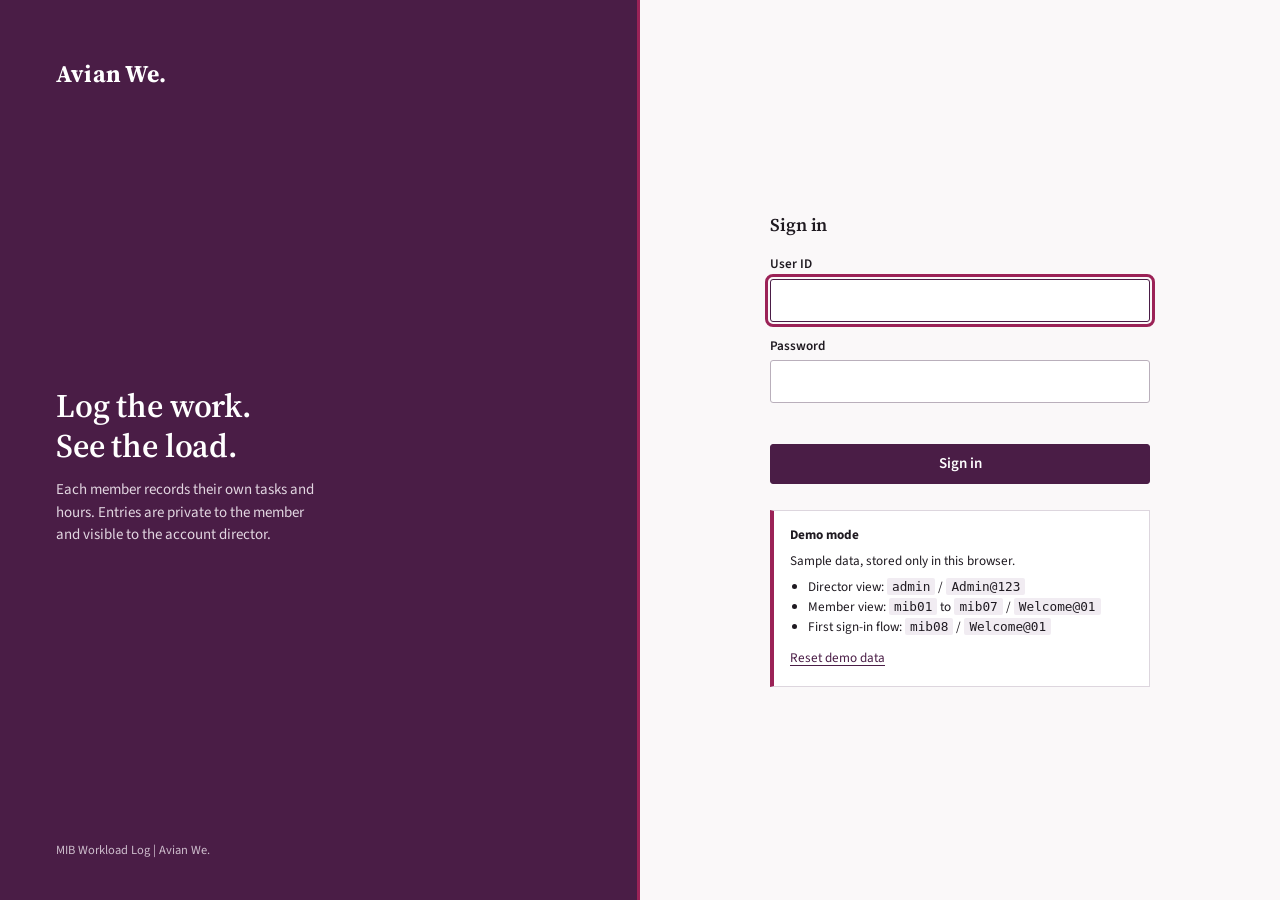
==== frontend/index.html @ bbb0a4a1 "Import MIB Workload Log and add CI and Pages workflows Import frontend, Apps Script backend and test" ====
<!DOCTYPE html>
<html lang="en">
<head>
<meta charset="utf-8">
<meta name="viewport" content="width=device-width, initial-scale=1">
<meta name="robots" content="noindex, nofollow">
<title>MIB Workload Log | Avian We.</title>
<link rel="preconnect" href="https://fonts.googleapis.com">
<link rel="preconnect" href="https://fonts.gstatic.com" crossorigin>
<link href="https://fonts.googleapis.com/css2?family=Source+Sans+3:wght@400;500;600;700&family=Source+Serif+4:opsz,wght@8..60,500;8..60,600;8..60,700&display=swap" rel="stylesheet">
<link rel="stylesheet" href="styles.css">
</head>
<body>
<div id="app"></div>
<div id="toast" role="status" aria-live="polite"></div>
<script src="config.js"></script>
<script src="app.js"></script>
</body>
</html>
---- frontend/styles.css ----
/* Brand tones are taken from the descriptions on avianwe.com (deep plum wordmark, maroon and
   dark pink "we." circle). Exact hex values were not published in a machine-readable form, so
   the values below are approximations. Replace them here once the official guideline is available. */
:root {
  --plum: #4a1d46;
  --plum-deep: #35122f;
  --plum-tint: #f1ecf2;
  --accent: #9b2257;
  --accent-deep: #7a1a45;
  --paper: #faf8f9;
  --surface: #ffffff;
  --ink: #1f1a21;
  --muted: #6b6270;
  --line: #ddd6de;
  --ok: #2f7d5b;
  --ok-tint: #e5f2ec;
  --warn: #9a6412;
  --warn-tint: #fbf0dc;
  --bad: #b3261e;
  --bad-tint: #fbe7e5;
  --serif: "Source Serif 4", Georgia, "Times New Roman", serif;
  --sans: "Source Sans 3", "Segoe UI", Roboto, Arial, sans-serif;
}

*, *::before, *::after { box-sizing: border-box; }
[hidden] { display: none !important; }
html { font-size: 15px; }
body {
  margin: 0; background: var(--paper); color: var(--ink);
  font-family: var(--sans); line-height: 1.5; -webkit-font-smoothing: antialiased;
}
h1, h2, h3 { font-family: var(--serif); font-weight: 600; margin: 0; letter-spacing: -0.005em; }
h1 { font-size: 1.6rem; line-height: 1.2; }
h2 { font-size: 1.2rem; line-height: 1.3; }
h3 { font-size: 1rem; font-family: var(--sans); font-weight: 600; }
p { margin: 0; }
button, input, select, textarea { font: inherit; color: inherit; }
:focus-visible { outline: 3px solid var(--accent); outline-offset: 2px; }
.sr-only { position: absolute; width: 1px; height: 1px; overflow: hidden; clip: rect(0 0 0 0); white-space: nowrap; }
.muted { color: var(--muted); }
.num { font-variant-numeric: tabular-nums; text-align: right; }

/* ---------- Header ---------- */
.topbar { background: var(--plum); color: #fff; border-bottom: 3px solid var(--accent); }
.topbar-inner {
  max-width: 1240px; margin: 0 auto; padding: 0 24px; min-height: 60px;
  display: flex; align-items: center; justify-content: space-between; gap: 16px;
}
.brand { display: flex; align-items: center; gap: 14px; min-width: 0; }
.brand img { height: 30px; width: auto; display: block; }
.wordmark { font-family: var(--serif); font-weight: 700; font-size: 1.25rem; letter-spacing: 0.01em; white-space: nowrap; }
.brand-sep { width: 1px; height: 26px; background: rgba(255,255,255,.35); }
.brand-title { font-size: 0.95rem; color: #e9dfe8; white-space: nowrap; }
.who { display: flex; align-items: center; gap: 18px; font-size: 0.9rem; text-align: right; }
.who strong { display: block; font-weight: 600; }
.who span { color: #d9cbd8; font-size: 0.82rem; }
.linkbtn {
  background: none; border: 0; padding: 4px 0; cursor: pointer; text-decoration: underline;
  text-underline-offset: 3px; color: inherit;
}
.topbar .linkbtn { color: #fff; }

/* ---------- Layout ---------- */
.page { max-width: 1240px; margin: 0 auto; padding: 28px 24px 64px; }
.page-head { display: flex; align-items: flex-end; justify-content: space-between; gap: 16px; flex-wrap: wrap; margin-bottom: 20px; }
.page-head p { color: var(--muted); margin-top: 4px; }
.grid-member { display: grid; grid-template-columns: 380px minmax(0, 1fr); gap: 28px; align-items: start; }
.panel { background: var(--surface); border: 1px solid var(--line); border-radius: 4px; }
.panel-head { padding: 14px 18px; border-bottom: 1px solid var(--line); display: flex; justify-content: space-between; align-items: center; gap: 12px; }
.panel-body { padding: 18px; }

/* ---------- Tabs ---------- */
.tabs { display: flex; gap: 4px; border-bottom: 1px solid var(--line); margin-bottom: 22px; }
.tab {
  background: none; border: 0; border-bottom: 3px solid transparent; padding: 10px 16px; cursor: pointer;
  font-weight: 600; color: var(--muted); margin-bottom: -1px;
}
.tab:hover { color: var(--plum); }
.tab[aria-selected="true"] { color: var(--plum); border-bottom-color: var(--accent); }

/* ---------- Forms ---------- */
.field { margin-bottom: 14px; }
label { display: block; font-weight: 600; font-size: 0.88rem; margin-bottom: 5px; }
input[type=text], input[type=password], input[type=date], input[type=number], select, textarea {
  width: 100%; border: 1px solid #b9afbb; border-radius: 3px; background: #fff; padding: 9px 10px; min-height: 40px;
}
textarea { resize: vertical; min-height: 72px; }
input:focus, select:focus, textarea:focus { border-color: var(--plum); }
.row2 { display: grid; grid-template-columns: 1fr 1fr; gap: 12px; }
.hint { font-size: 0.82rem; color: var(--muted); margin-top: 4px; }
.err { color: var(--bad); font-size: 0.9rem; min-height: 1.3em; margin: 4px 0 10px; }
.btn {
  display: inline-flex; align-items: center; justify-content: center; gap: 8px; min-height: 40px; padding: 0 18px;
  border-radius: 3px; border: 1px solid var(--plum); background: var(--plum); color: #fff; font-weight: 600; cursor: pointer;
}
.btn:hover { background: var(--plum-deep); }
.btn[disabled] { opacity: .6; cursor: wait; }
.btn.secondary { background: #fff; color: var(--plum); }
.btn.secondary:hover { background: var(--plum-tint); }
.btn.small { min-height: 32px; padding: 0 12px; font-size: 0.88rem; }
.btn.danger { background: #fff; color: var(--bad); border-color: var(--bad); }
.btn.danger:hover { background: var(--bad-tint); }
.form-actions { display: flex; gap: 10px; align-items: center; }

/* ---------- Login ---------- */
.login { min-height: 100vh; display: grid; grid-template-columns: minmax(0, 1fr) minmax(0, 1fr); }
.login-aside {
  background: var(--plum); color: #fff; padding: 56px 56px 40px; display: flex; flex-direction: column; justify-content: space-between;
  border-right: 3px solid var(--accent);
}
.login-aside .wordmark { font-size: 1.6rem; }
.login-aside img { height: 40px; }
.login-aside h1 { font-size: 2.2rem; max-width: 14ch; margin-bottom: 14px; }
.login-aside p { color: #e2d6e1; max-width: 38ch; }
.login-aside small { color: #cdbdcc; }
.login-main { display: flex; align-items: center; justify-content: center; padding: 40px 24px; }
.login-box { width: 100%; max-width: 380px; }
.login-box h2 { margin-bottom: 18px; }
.login-box .btn { width: 100%; }
.demo-note {
  margin-top: 26px; padding: 14px 16px; border: 1px solid var(--line); border-left: 4px solid var(--accent);
  background: var(--surface); font-size: 0.88rem;
}
.demo-note b { display: block; margin-bottom: 6px; }
.demo-note code { font-family: ui-monospace, Menlo, Consolas, monospace; font-size: 0.85rem; background: var(--plum-tint); padding: 1px 5px; border-radius: 2px; }
.demo-note ul { margin: 6px 0 8px; padding-left: 18px; }

/* ---------- Member screen ---------- */
.week-summary { padding: 16px 18px; border-bottom: 1px solid var(--line); }
.week-figures { display: flex; gap: 32px; flex-wrap: wrap; }
.fig b { display: block; font-family: var(--serif); font-size: 1.7rem; line-height: 1.1; font-variant-numeric: tabular-nums; }
.fig span { color: var(--muted); font-size: 0.85rem; }
.meter { height: 8px; background: var(--plum-tint); border-radius: 4px; margin-top: 12px; overflow: hidden; }
.meter > span { display: block; height: 100%; background: var(--plum); }
.meter.over > span { background: var(--accent); }
.day-head {
  display: flex; justify-content: space-between; padding: 8px 18px; background: var(--plum-tint);
  border-bottom: 1px solid var(--line); border-top: 1px solid var(--line); font-weight: 600; font-size: 0.9rem;
}
.entry { display: grid; grid-template-columns: minmax(0, 1fr) auto; gap: 4px 16px; padding: 12px 18px; border-bottom: 1px solid var(--line); }
.entry:last-child { border-bottom: 0; }
.entry-task { font-weight: 600; overflow-wrap: anywhere; }
.entry-meta { color: var(--muted); font-size: 0.86rem; display: flex; flex-wrap: wrap; gap: 4px 14px; align-items: center; }
.entry-hours { font-family: var(--serif); font-size: 1.15rem; font-weight: 600; text-align: right; font-variant-numeric: tabular-nums; }
.entry-actions { grid-column: 1 / -1; display: flex; gap: 14px; font-size: 0.86rem; }
.entry-actions .linkbtn { color: var(--plum); font-weight: 600; }
.entry-actions .linkbtn.del { color: var(--bad); }
.entry-note { grid-column: 1 / -1; font-size: 0.88rem; color: #453d49; overflow-wrap: anywhere; }
.empty { padding: 36px 18px; text-align: center; color: var(--muted); }
.badge { display: inline-block; font-size: 0.78rem; font-weight: 600; padding: 1px 8px; border-radius: 10px; }
.badge.ok { background: var(--ok-tint); color: var(--ok); }
.badge.warn { background: var(--warn-tint); color: var(--warn); }
.badge.bad { background: var(--bad-tint); color: var(--bad); }
.badge.neutral { background: var(--plum-tint); color: var(--plum); }

/* ---------- Admin ---------- */
.rangebar { display: flex; gap: 12px; align-items: flex-end; flex-wrap: wrap; }
.rangebar .field { margin: 0; }
.rangebar select, .rangebar input { width: auto; min-width: 150px; }
.figures { display: grid; grid-template-columns: repeat(4, minmax(0, 1fr)); border: 1px solid var(--line); background: var(--surface); border-radius: 4px; margin-bottom: 24px; }
.figures .fig { padding: 18px 20px; border-right: 1px solid var(--line); }
.figures .fig:last-child { border-right: 0; }
.figures .fig b { font-size: 2rem; }
.figures .fig.alert b { color: var(--accent); }
.two-col { display: grid; grid-template-columns: minmax(0, 1fr) minmax(0, 1fr); gap: 24px; margin-top: 24px; }
.table-wrap { overflow-x: auto; }
table { width: 100%; border-collapse: collapse; font-size: 0.92rem; }
th, td { text-align: left; padding: 10px 14px; border-bottom: 1px solid var(--line); vertical-align: middle; }
th { font-size: 0.82rem; font-weight: 600; color: var(--muted); background: #fcfafc; white-space: nowrap; }
td.num, th.num { text-align: right; }
tbody tr:last-child td { border-bottom: 0; }
tbody tr:hover { background: #fcfafc; }
.namecell strong { display: block; font-weight: 600; }
.namecell span { display: block; color: var(--muted); font-size: 0.82rem; }
.namecell button { display: block; background: none; border: 0; padding: 0; cursor: pointer; text-align: left; color: var(--plum); font-weight: 600; text-decoration: underline; text-underline-offset: 3px; }
.bar { position: relative; height: 10px; background: var(--plum-tint); border-radius: 5px; min-width: 140px; }
.bar > span { position: absolute; left: 0; top: 0; bottom: 0; background: var(--plum); border-radius: 5px; }
.bar.over > span { background: var(--accent); }
.bar > i { position: absolute; top: -4px; bottom: -4px; width: 2px; background: var(--ink); }
.cat-row { display: grid; grid-template-columns: 170px minmax(0, 1fr) 56px; gap: 12px; align-items: center; padding: 8px 18px; font-size: 0.9rem; }
.cat-row .bar { min-width: 0; }
.days { display: flex; justify-content: center; align-items: flex-end; gap: 4px; height: 190px; padding: 14px 18px 0; position: relative; }
.day-col { flex: 1 1 0; min-width: 6px; max-width: 44px; display: flex; flex-direction: column; justify-content: flex-end; align-items: center; height: 100%; }
.day-col > div { width: 100%; background: var(--plum); border-radius: 2px 2px 0 0; min-height: 1px; }
.day-col.over > div { background: var(--accent); }
.day-labels { display: flex; justify-content: center; gap: 4px; padding: 6px 18px 14px; font-size: 0.72rem; color: var(--muted); }
.day-labels span { flex: 1 1 0; min-width: 6px; max-width: 44px; text-align: center; overflow: visible; white-space: nowrap; }
.capline { position: absolute; left: 18px; right: 18px; border-top: 2px dashed var(--ink); opacity: .55; }
.caplabel { position: absolute; right: 18px; font-size: 0.72rem; color: var(--muted); transform: translateY(-120%); background: var(--surface); padding: 0 4px; }
.filters { display: flex; gap: 12px; flex-wrap: wrap; align-items: flex-end; padding: 14px 18px; border-bottom: 1px solid var(--line); }
.filters .field { margin: 0; }
.filters select, .filters input { width: auto; min-width: 160px; }
.cred-box { border: 1px solid var(--accent); border-left-width: 5px; background: #fdf4f8; padding: 16px 18px; margin-bottom: 20px; }
.cred-box code { font-family: ui-monospace, Menlo, Consolas, monospace; font-size: 1.05rem; background: #fff; border: 1px solid var(--line); padding: 2px 8px; border-radius: 2px; }
.cred-box p { margin-bottom: 8px; }

/* ---------- Toast ---------- */
#toast {
  position: fixed; left: 50%; bottom: 24px; transform: translateX(-50%) translateY(20px); background: var(--plum-deep); color: #fff;
  padding: 10px 18px; border-radius: 3px; font-weight: 600; opacity: 0; pointer-events: none; transition: opacity .2s, transform .2s; z-index: 20;
}
#toast.show { opacity: 1; transform: translateX(-50%) translateY(0); }

/* ---------- Responsive ---------- */
@media (max-width: 960px) {
  .grid-member, .two-col, .login { grid-template-columns: 1fr; }
  .login-aside { padding: 32px 24px; border-right: 0; border-bottom: 3px solid var(--accent); gap: 28px; }
  .login-aside h1 { font-size: 1.7rem; }
  .figures { grid-template-columns: 1fr 1fr; }
  .figures .fig:nth-child(2) { border-right: 0; }
  .figures .fig:nth-child(-n+2) { border-bottom: 1px solid var(--line); }
}
@media (max-width: 600px) {
  .topbar-inner, .page { padding-left: 14px; padding-right: 14px; }
  .brand-title, .brand-sep { display: none; }
  .who span { display: none; }
  .row2 { grid-template-columns: 1fr; }
  .cat-row { grid-template-columns: 1fr 56px; }
  .cat-row .bar { grid-column: 1 / -1; grid-row: 2; }
  .tab { padding: 10px 10px; }
}
@media (prefers-reduced-motion: reduce) { #toast { transition: none; } }
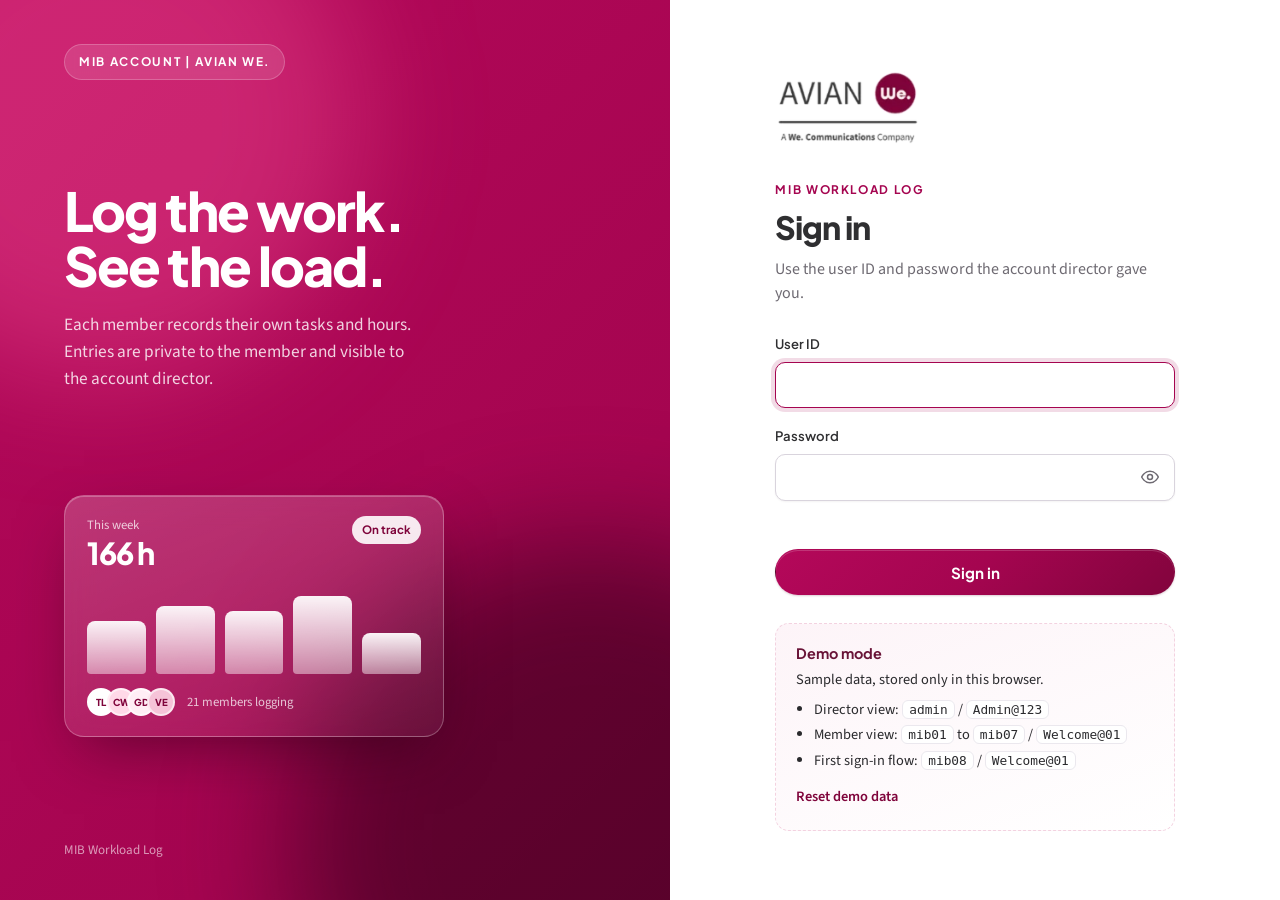
==== commit 43667953: "Redesign frontend in Avian We. brand with logo, new type and motion Recolour to the avianwe.com pale" ====
--- a/frontend/index.html
+++ b/frontend/index.html
@@ -4,10 +4,12 @@
 <meta charset="utf-8">
 <meta name="viewport" content="width=device-width, initial-scale=1">
 <meta name="robots" content="noindex, nofollow">
+<meta name="theme-color" content="#a50550">
+<link rel="icon" type="image/png" href="assets/favicon.png">
 <title>MIB Workload Log | Avian We.</title>
 <link rel="preconnect" href="https://fonts.googleapis.com">
 <link rel="preconnect" href="https://fonts.gstatic.com" crossorigin>
-<link href="https://fonts.googleapis.com/css2?family=Source+Sans+3:wght@400;500;600;700&family=Source+Serif+4:opsz,wght@8..60,500;8..60,600;8..60,700&display=swap" rel="stylesheet">
+<link href="https://fonts.googleapis.com/css2?family=Plus+Jakarta+Sans:wght@400;500;600;700;800&family=Source+Sans+3:wght@300;400;500;600;700&display=swap" rel="stylesheet">
 <link rel="stylesheet" href="styles.css">
 </head>
 <body>
@@ -15,5 +17,6 @@
 <div id="toast" role="status" aria-live="polite"></div>
 <script src="config.js"></script>
 <script src="app.js"></script>
+<script src="motion.js"></script>
 </body>
 </html>
--- a/frontend/styles.css
+++ b/frontend/styles.css
@@ -1,222 +1,498 @@
-/* Brand tones are taken from the descriptions on avianwe.com (deep plum wordmark, maroon and
-   dark pink "we." circle). Exact hex values were not published in a machine-readable form, so
-   the values below are approximations. Replace them here once the official guideline is available. */
+/* Brand tones sampled from the avianwe.com header: crimson buttons (#a50550), maroon "We." circle
+   (#7f043b), maroon navigation text (#691337) and charcoal wordmark (#363636).
+   Replace them here once the official brand guideline is available. */
 :root {
-  --plum: #4a1d46;
-  --plum-deep: #35122f;
-  --plum-tint: #f1ecf2;
-  --accent: #9b2257;
-  --accent-deep: #7a1a45;
-  --paper: #faf8f9;
+  --crimson: #a50550;
+  --crimson-deep: #8a0443;
+  --maroon: #7f043b;
+  --maroon-ink: #691337;
+  --wine: #4f0225;
+  --rose-50: #fdf4f8;
+  --rose-100: #fbeaf1;
+  --rose-200: #f3d2e0;
+  --charcoal: #2f2f31;
+  --paper: #f6f5f7;
   --surface: #ffffff;
-  --ink: #1f1a21;
-  --muted: #6b6270;
-  --line: #ddd6de;
-  --ok: #2f7d5b;
-  --ok-tint: #e5f2ec;
-  --warn: #9a6412;
-  --warn-tint: #fbf0dc;
-  --bad: #b3261e;
-  --bad-tint: #fbe7e5;
-  --serif: "Source Serif 4", Georgia, "Times New Roman", serif;
+  --ink: #2a2a2d;
+  --muted: #6e6a72;
+  --subtle: #9a95a0;
+  --line: #ebe8ee;
+  --field: #d9d4dd;
+  --ok: #17784f;
+  --ok-tint: #e3f4ec;
+  --warn: #a15c00;
+  --warn-tint: #fdf0da;
+  --over: #e08a2c;
+  --bad: #c0262d;
+  --bad-tint: #fde8e8;
+  --grad: linear-gradient(135deg, #b4085a 0%, var(--crimson) 35%, var(--maroon) 75%, var(--wine) 100%);
+  --grad-bar: linear-gradient(90deg, var(--maroon), var(--crimson) 70%, #c8357a);
+  --shadow-sm: 0 1px 2px rgba(31, 18, 26, .05);
+  --shadow: 0 1px 2px rgba(31, 18, 26, .04), 0 8px 24px -6px rgba(31, 18, 26, .08);
+  --shadow-lg: 0 2px 4px rgba(31, 18, 26, .04), 0 18px 40px -10px rgba(31, 18, 26, .16);
+  --ring: 0 0 0 4px rgba(165, 5, 80, .14);
+  --radius: 16px;
+  --radius-sm: 10px;
+  --ease: cubic-bezier(.2, .7, .2, 1);
+  --display: "Plus Jakarta Sans", "Source Sans 3", "Segoe UI", Roboto, Arial, sans-serif;
   --sans: "Source Sans 3", "Segoe UI", Roboto, Arial, sans-serif;
+  --mono: ui-monospace, "SF Mono", Menlo, Consolas, monospace;
+  /* older names still referenced inline by app.js */
+  --plum: var(--maroon);
+  --accent: var(--crimson);
 }
 
 *, *::before, *::after { box-sizing: border-box; }
 [hidden] { display: none !important; }
-html { font-size: 15px; }
+html { font-size: 16px; scroll-behavior: smooth; }
 body {
-  margin: 0; background: var(--paper); color: var(--ink);
-  font-family: var(--sans); line-height: 1.5; -webkit-font-smoothing: antialiased;
-}
-h1, h2, h3 { font-family: var(--serif); font-weight: 600; margin: 0; letter-spacing: -0.005em; }
-h1 { font-size: 1.6rem; line-height: 1.2; }
-h2 { font-size: 1.2rem; line-height: 1.3; }
-h3 { font-size: 1rem; font-family: var(--sans); font-weight: 600; }
+  margin: 0; color: var(--ink); font-family: var(--sans); line-height: 1.55;
+  -webkit-font-smoothing: antialiased; -moz-osx-font-smoothing: grayscale; text-rendering: optimizeLegibility;
+  background:
+    radial-gradient(1200px 420px at 85% -120px, rgba(165, 5, 80, .07), transparent 70%),
+    radial-gradient(900px 380px at 0% -160px, rgba(127, 4, 59, .05), transparent 70%),
+    var(--paper);
+  background-attachment: fixed;
+}
+::selection { background: rgba(165, 5, 80, .18); }
+h1, h2, h3 { font-family: var(--display); margin: 0; color: var(--charcoal); letter-spacing: -.02em; }
+h1 { font-size: 2rem; line-height: 1.15; font-weight: 700; }
+h2 { font-size: 1.05rem; line-height: 1.3; font-weight: 700; letter-spacing: -.01em; }
+h3 { font-size: 1rem; font-weight: 600; }
 p { margin: 0; }
 button, input, select, textarea { font: inherit; color: inherit; }
-:focus-visible { outline: 3px solid var(--accent); outline-offset: 2px; }
+:focus-visible { outline: none; box-shadow: var(--ring); border-radius: 8px; }
 .sr-only { position: absolute; width: 1px; height: 1px; overflow: hidden; clip: rect(0 0 0 0); white-space: nowrap; }
 .muted { color: var(--muted); }
 .num { font-variant-numeric: tabular-nums; text-align: right; }
+.eyebrow {
+  font-family: var(--display); font-size: .74rem; font-weight: 700; letter-spacing: .14em; text-transform: uppercase;
+  color: var(--crimson); margin-bottom: 8px;
+}
+
+/* ---------- Brand ---------- */
+.logo-mark { height: 42px; width: auto; display: block; }
+.logo-full { height: 76px; width: auto; display: block; }
+.lockup { align-items: center; gap: 8px; white-space: nowrap; }
+.lockup[style*="inline"] { display: inline-flex !important; }
+.lk-avian { font-weight: 300; font-size: 1.7rem; letter-spacing: .02em; color: var(--charcoal); line-height: 1; }
+.lk-we {
+  display: inline-flex; align-items: center; justify-content: center; width: 38px; height: 38px; border-radius: 50%;
+  background: radial-gradient(circle at 35% 30%, var(--crimson), var(--maroon) 70%); color: #fff; font-weight: 700; font-size: .95rem;
+}
+.avatar {
+  flex: none; display: inline-flex; align-items: center; justify-content: center; width: 38px; height: 38px; border-radius: 50%;
+  background: var(--grad); color: #fff; font-family: var(--display); font-weight: 700; font-size: .8rem; letter-spacing: .02em;
+  box-shadow: 0 0 0 3px #fff, 0 0 0 4px var(--rose-200);
+}
+.avatar.sm { width: 30px; height: 30px; font-size: .68rem; box-shadow: none; }
 
 /* ---------- Header ---------- */
-.topbar { background: var(--plum); color: #fff; border-bottom: 3px solid var(--accent); }
+.topbar {
+  position: sticky; top: 0; z-index: 10; background: rgba(255, 255, 255, .82);
+  backdrop-filter: saturate(180%) blur(14px); -webkit-backdrop-filter: saturate(180%) blur(14px);
+  border-bottom: 1px solid rgba(235, 232, 238, .9);
+}
+.topbar::after { content: ""; position: absolute; left: 0; right: 0; bottom: -1px; height: 2px; background: var(--grad-bar); opacity: .9; }
 .topbar-inner {
-  max-width: 1240px; margin: 0 auto; padding: 0 24px; min-height: 60px;
+  max-width: 1280px; margin: 0 auto; padding: 0 32px; min-height: 76px;
   display: flex; align-items: center; justify-content: space-between; gap: 16px;
 }
-.brand { display: flex; align-items: center; gap: 14px; min-width: 0; }
-.brand img { height: 30px; width: auto; display: block; }
-.wordmark { font-family: var(--serif); font-weight: 700; font-size: 1.25rem; letter-spacing: 0.01em; white-space: nowrap; }
-.brand-sep { width: 1px; height: 26px; background: rgba(255,255,255,.35); }
-.brand-title { font-size: 0.95rem; color: #e9dfe8; white-space: nowrap; }
-.who { display: flex; align-items: center; gap: 18px; font-size: 0.9rem; text-align: right; }
-.who strong { display: block; font-weight: 600; }
-.who span { color: #d9cbd8; font-size: 0.82rem; }
+.brand { display: flex; align-items: center; gap: 18px; min-width: 0; }
+.brand-sep { width: 1px; height: 32px; background: var(--line); }
+.brand-title { font-family: var(--display); font-size: 1rem; font-weight: 600; color: var(--maroon-ink); white-space: nowrap; letter-spacing: -.01em; }
+.who { display: flex; align-items: center; gap: 14px; font-size: .95rem; }
+.who > div { text-align: left; margin-right: 10px; }
+.who strong { display: block; font-family: var(--display); font-weight: 600; font-size: .92rem; color: var(--charcoal); line-height: 1.25; }
+.who span:not(.avatar) { color: var(--muted); font-size: .82rem; }
 .linkbtn {
-  background: none; border: 0; padding: 4px 0; cursor: pointer; text-decoration: underline;
-  text-underline-offset: 3px; color: inherit;
-}
-.topbar .linkbtn { color: #fff; }
+  background: none; border: 0; padding: 6px 10px; cursor: pointer; color: var(--maroon-ink); font-weight: 600; border-radius: 8px;
+}
+.linkbtn:hover { background: var(--rose-50); }
 
 /* ---------- Layout ---------- */
-.page { max-width: 1240px; margin: 0 auto; padding: 28px 24px 64px; }
-.page-head { display: flex; align-items: flex-end; justify-content: space-between; gap: 16px; flex-wrap: wrap; margin-bottom: 20px; }
-.page-head p { color: var(--muted); margin-top: 4px; }
-.grid-member { display: grid; grid-template-columns: 380px minmax(0, 1fr); gap: 28px; align-items: start; }
-.panel { background: var(--surface); border: 1px solid var(--line); border-radius: 4px; }
-.panel-head { padding: 14px 18px; border-bottom: 1px solid var(--line); display: flex; justify-content: space-between; align-items: center; gap: 12px; }
-.panel-body { padding: 18px; }
-
-/* ---------- Tabs ---------- */
-.tabs { display: flex; gap: 4px; border-bottom: 1px solid var(--line); margin-bottom: 22px; }
+.page { max-width: 1280px; margin: 0 auto; padding: 40px 32px 80px; }
+.page-head { display: flex; align-items: flex-end; justify-content: space-between; gap: 20px; flex-wrap: wrap; margin-bottom: 28px; }
+.page-head p:not(.eyebrow) { color: var(--muted); margin-top: 8px; font-size: 1.02rem; }
+.date-chip {
+  font-family: var(--display); font-size: .85rem; font-weight: 600; color: var(--maroon-ink); background: var(--surface);
+  border: 1px solid var(--line); border-radius: 999px; padding: 8px 16px; box-shadow: var(--shadow-sm);
+}
+.grid-member { display: grid; grid-template-columns: 384px minmax(0, 1fr); gap: 28px; align-items: start; }
+.grid-member > .panel:first-child { position: sticky; top: 104px; }
+.panel { background: var(--surface); border: 1px solid var(--line); border-radius: var(--radius); box-shadow: var(--shadow); overflow: hidden; }
+.panel-head { padding: 18px 22px; border-bottom: 1px solid var(--line); display: flex; justify-content: space-between; align-items: center; gap: 12px; }
+.panel-head .muted { font-size: .88rem; }
+.panel-body { padding: 22px; }
+
+/* ---------- Tabs (segmented) ---------- */
+.tabs {
+  display: inline-flex; gap: 4px; padding: 4px; margin-bottom: 28px; background: #ece9ef; border-radius: 12px;
+}
 .tab {
-  background: none; border: 0; border-bottom: 3px solid transparent; padding: 10px 16px; cursor: pointer;
-  font-weight: 600; color: var(--muted); margin-bottom: -1px;
-}
-.tab:hover { color: var(--plum); }
-.tab[aria-selected="true"] { color: var(--plum); border-bottom-color: var(--accent); }
+  background: none; border: 0; padding: 9px 20px; cursor: pointer; border-radius: 9px;
+  font-family: var(--display); font-weight: 600; font-size: .92rem; color: var(--muted);
+}
+.tab:hover { color: var(--charcoal); }
+.tab[aria-selected="true"] { background: var(--surface); color: var(--maroon-ink); box-shadow: 0 1px 3px rgba(31, 18, 26, .1); }
 
 /* ---------- Forms ---------- */
-.field { margin-bottom: 14px; }
-label { display: block; font-weight: 600; font-size: 0.88rem; margin-bottom: 5px; }
+.field { margin-bottom: 18px; }
+label { display: block; font-family: var(--display); font-weight: 600; font-size: .82rem; margin-bottom: 7px; color: var(--charcoal); letter-spacing: -.005em; }
 input[type=text], input[type=password], input[type=date], input[type=number], select, textarea {
-  width: 100%; border: 1px solid #b9afbb; border-radius: 3px; background: #fff; padding: 9px 10px; min-height: 40px;
-}
-textarea { resize: vertical; min-height: 72px; }
-input:focus, select:focus, textarea:focus { border-color: var(--plum); }
-.row2 { display: grid; grid-template-columns: 1fr 1fr; gap: 12px; }
-.hint { font-size: 0.82rem; color: var(--muted); margin-top: 4px; }
-.err { color: var(--bad); font-size: 0.9rem; min-height: 1.3em; margin: 4px 0 10px; }
+  width: 100%; border: 1px solid var(--field); border-radius: var(--radius-sm); background: #fff; padding: 10px 14px; min-height: 46px;
+  font-size: 1rem; box-shadow: var(--shadow-sm);
+}
+input::placeholder, textarea::placeholder { color: var(--subtle); }
+input:hover, select:hover, textarea:hover { border-color: #c7c0cc; }
+textarea { resize: vertical; min-height: 84px; }
+input:focus, select:focus, textarea:focus { outline: none; border-color: var(--crimson); box-shadow: var(--ring); }
+select {
+  appearance: none; -webkit-appearance: none; padding-right: 40px; cursor: pointer;
+  background: #fff url("data:image/svg+xml,%3Csvg xmlns='http://www.w3.org/2000/svg' width='12' height='8' viewBox='0 0 12 8'%3E%3Cpath d='M1 1.5l5 5 5-5' fill='none' stroke='%23691337' stroke-width='1.8' stroke-linecap='round' stroke-linejoin='round'/%3E%3C/svg%3E") no-repeat right 15px center;
+}
+.row2 { display: grid; grid-template-columns: 1fr 1fr; gap: 14px; }
+.hint { font-size: .8rem; color: var(--subtle); margin-top: 5px; }
+.err { color: var(--bad); font-size: .9rem; font-weight: 500; min-height: 1.3em; margin: 2px 0 12px; }
 .btn {
-  display: inline-flex; align-items: center; justify-content: center; gap: 8px; min-height: 40px; padding: 0 18px;
-  border-radius: 3px; border: 1px solid var(--plum); background: var(--plum); color: #fff; font-weight: 600; cursor: pointer;
-}
-.btn:hover { background: var(--plum-deep); }
-.btn[disabled] { opacity: .6; cursor: wait; }
-.btn.secondary { background: #fff; color: var(--plum); }
-.btn.secondary:hover { background: var(--plum-tint); }
-.btn.small { min-height: 32px; padding: 0 12px; font-size: 0.88rem; }
-.btn.danger { background: #fff; color: var(--bad); border-color: var(--bad); }
-.btn.danger:hover { background: var(--bad-tint); }
-.form-actions { display: flex; gap: 10px; align-items: center; }
+  position: relative; overflow: hidden;
+  display: inline-flex; align-items: center; justify-content: center; gap: 8px; min-height: 46px; padding: 0 26px;
+  border-radius: 999px; border: 1px solid transparent; background: var(--grad); background-size: 140% 140%; color: #fff;
+  font-family: var(--display); font-weight: 700; font-size: .95rem; letter-spacing: -.005em; cursor: pointer;
+  box-shadow: 0 1px 2px rgba(79, 2, 37, .2), inset 0 1px 0 rgba(255, 255, 255, .18);
+}
+.btn::after {
+  content: ""; position: absolute; inset: 0; border-radius: inherit; pointer-events: none;
+  background: linear-gradient(110deg, transparent 30%, rgba(255, 255, 255, .28) 50%, transparent 70%);
+  transform: translateX(-120%);
+}
+.btn:hover:not([disabled])::after { transform: translateX(120%); transition: transform .8s var(--ease); }
+.btn[disabled] { opacity: .65; cursor: wait; }
+.btn.secondary { background: #fff; color: var(--crimson); border-color: var(--rose-200); box-shadow: var(--shadow-sm); }
+.btn.secondary::after, .btn.danger::after { display: none; }
+.btn.secondary:hover { background: var(--rose-50); border-color: var(--crimson); }
+.btn.small { min-height: 36px; padding: 0 16px; font-size: .84rem; }
+.btn.danger { background: #fff; color: var(--bad); border-color: #f2c4c6; box-shadow: var(--shadow-sm); }
+.btn.danger:hover { background: var(--bad-tint); border-color: var(--bad); }
+.form-actions { display: flex; gap: 10px; align-items: center; flex-wrap: wrap; }
 
 /* ---------- Login ---------- */
-.login { min-height: 100vh; display: grid; grid-template-columns: minmax(0, 1fr) minmax(0, 1fr); }
+.login { min-height: 100vh; display: grid; grid-template-columns: minmax(0, 11fr) minmax(0, 10fr); background: var(--surface); }
 .login-aside {
-  background: var(--plum); color: #fff; padding: 56px 56px 40px; display: flex; flex-direction: column; justify-content: space-between;
-  border-right: 3px solid var(--accent);
-}
-.login-aside .wordmark { font-size: 1.6rem; }
-.login-aside img { height: 40px; }
-.login-aside h1 { font-size: 2.2rem; max-width: 14ch; margin-bottom: 14px; }
-.login-aside p { color: #e2d6e1; max-width: 38ch; }
-.login-aside small { color: #cdbdcc; }
-.login-main { display: flex; align-items: center; justify-content: center; padding: 40px 24px; }
-.login-box { width: 100%; max-width: 380px; }
-.login-box h2 { margin-bottom: 18px; }
-.login-box .btn { width: 100%; }
+  position: relative; overflow: hidden; isolation: isolate; color: #fff; padding: 44px 64px 40px;
+  display: flex; flex-direction: column; justify-content: space-between; gap: 32px;
+  background: var(--grad); background-size: 200% 200%;
+}
+.login-aside::before, .login-aside::after {
+  content: ""; position: absolute; border-radius: 50%; filter: blur(60px); z-index: -1; pointer-events: none;
+}
+.login-aside::before { width: 520px; height: 520px; left: -160px; top: -140px; background: rgba(255, 92, 160, .35); }
+.login-aside::after { width: 600px; height: 600px; right: -220px; bottom: -240px; background: rgba(40, 0, 20, .55); }
+.aside-tag {
+  align-self: flex-start; font-family: var(--display); font-size: .74rem; font-weight: 700; letter-spacing: .14em; text-transform: uppercase;
+  padding: 8px 14px; border-radius: 999px; background: rgba(255, 255, 255, .12); border: 1px solid rgba(255, 255, 255, .22);
+  backdrop-filter: blur(6px);
+}
+.aside-copy h1 { color: #fff; font-size: clamp(2.4rem, 4.2vw, 3.6rem); font-weight: 800; line-height: 1.04; letter-spacing: -.035em; margin-bottom: 18px; }
+.aside-copy p { color: rgba(255, 255, 255, .82); max-width: 40ch; font-size: 1.08rem; }
+.glass {
+  width: min(380px, 100%); padding: 20px 22px; border-radius: 20px;
+  background: linear-gradient(160deg, rgba(255, 255, 255, .2), rgba(255, 255, 255, .06));
+  border: 1px solid rgba(255, 255, 255, .25); box-shadow: 0 24px 60px -20px rgba(30, 0, 15, .55), inset 0 1px 0 rgba(255, 255, 255, .25);
+  backdrop-filter: blur(14px); -webkit-backdrop-filter: blur(14px);
+}
+.glass-top { display: flex; justify-content: space-between; align-items: flex-start; }
+.glass small { display: block; color: rgba(255, 255, 255, .75); font-size: .8rem; }
+.glass b { font-family: var(--display); font-size: 1.9rem; font-weight: 800; letter-spacing: -.03em; line-height: 1.1; }
+.glass-pill { font-family: var(--display); font-size: .72rem; font-weight: 700; padding: 5px 10px; border-radius: 999px; background: rgba(255, 255, 255, .9); color: var(--maroon); }
+.glass-bars { display: flex; align-items: flex-end; gap: 10px; height: 86px; margin: 16px 0 14px; }
+.glass-bars i { flex: 1; border-radius: 8px 8px 4px 4px; background: linear-gradient(180deg, rgba(255, 255, 255, .95), rgba(255, 255, 255, .45)); transform-origin: bottom; }
+.glass-foot { display: flex; align-items: center; gap: 12px; }
+.glass-faces { display: flex; }
+.glass-faces em {
+  font-style: normal; width: 28px; height: 28px; border-radius: 50%; margin-left: -8px; display: inline-flex; align-items: center; justify-content: center;
+  font-family: var(--display); font-size: .6rem; font-weight: 800; color: var(--maroon); background: #fff; border: 2px solid rgba(255, 255, 255, .6);
+}
+.glass-faces em:first-child { margin-left: 0; }
+.glass-faces em:nth-child(2) { background: #ffd9e8; }
+.glass-faces em:nth-child(3) { background: #ffeef5; }
+.glass-faces em:nth-child(4) { background: #f6c3d8; }
+.login-aside > small { color: rgba(255, 255, 255, .6); font-size: .82rem; }
+.login-main { display: flex; align-items: center; justify-content: center; padding: 48px 32px; }
+.login-box { width: 100%; max-width: 400px; }
+.login-logo { margin-bottom: 36px; }
+.login-box h2 { font-size: 2rem; font-weight: 800; letter-spacing: -.03em; }
+.login-sub { margin: 8px 0 28px; }
+.login-box > .btn { width: 100%; }
+.pw-wrap { position: relative; }
+.pw-wrap input { padding-right: 52px; }
+.pw-toggle {
+  position: absolute; right: 6px; top: 50%; transform: translateY(-50%); width: 38px; height: 34px; border: 0; border-radius: 8px; cursor: pointer;
+  background: transparent url("data:image/svg+xml,%3Csvg xmlns='http://www.w3.org/2000/svg' width='20' height='20' viewBox='0 0 24 24' fill='none' stroke='%236e6a72' stroke-width='1.8' stroke-linecap='round' stroke-linejoin='round'%3E%3Cpath d='M2 12s3.6-7 10-7 10 7 10 7-3.6 7-10 7S2 12 2 12z'/%3E%3Ccircle cx='12' cy='12' r='3'/%3E%3C/svg%3E") no-repeat center;
+}
+.pw-toggle[aria-pressed="true"] {
+  background-image: url("data:image/svg+xml,%3Csvg xmlns='http://www.w3.org/2000/svg' width='20' height='20' viewBox='0 0 24 24' fill='none' stroke='%23a50550' stroke-width='1.8' stroke-linecap='round' stroke-linejoin='round'%3E%3Cpath d='M3 3l18 18M10.6 5.1A10.9 10.9 0 0 1 12 5c6.4 0 10 7 10 7a17.6 17.6 0 0 1-3.2 4.2M6.6 6.6C3.9 8.4 2 12 2 12s3.6 7 10 7a10 10 0 0 0 5.4-1.6M9.9 9.9a3 3 0 0 0 4.2 4.2'/%3E%3C/svg%3E");
+}
+.pw-toggle:hover { background-color: var(--rose-50); }
 .demo-note {
-  margin-top: 26px; padding: 14px 16px; border: 1px solid var(--line); border-left: 4px solid var(--accent);
-  background: var(--surface); font-size: 0.88rem;
-}
-.demo-note b { display: block; margin-bottom: 6px; }
-.demo-note code { font-family: ui-monospace, Menlo, Consolas, monospace; font-size: 0.85rem; background: var(--plum-tint); padding: 1px 5px; border-radius: 2px; }
-.demo-note ul { margin: 6px 0 8px; padding-left: 18px; }
+  margin-top: 28px; padding: 18px 20px; border-radius: 14px; font-size: .9rem;
+  background: linear-gradient(160deg, var(--rose-50), #fff); border: 1px dashed var(--rose-200);
+}
+.demo-note b { display: block; margin-bottom: 4px; font-family: var(--display); color: var(--maroon-ink); }
+.demo-note code { font-family: var(--mono); font-size: .8rem; background: #fff; border: 1px solid var(--line); padding: 1px 6px; border-radius: 6px; }
+.demo-note ul { margin: 8px 0 10px; padding-left: 18px; }
+.demo-note li { margin: 3px 0; }
+.demo-note .linkbtn { padding: 4px 8px; margin-left: -8px; }
+
+/* ---------- Icons for figures ---------- */
+.ico {
+  display: inline-flex; width: 38px; height: 38px; border-radius: 11px; margin-bottom: 14px; background: var(--rose-100); position: relative;
+}
+.ico::before {
+  content: ""; position: absolute; inset: 9px; background: var(--crimson);
+  -webkit-mask: var(--i) no-repeat center / contain; mask: var(--i) no-repeat center / contain;
+}
+.ico-clock { --i: url("data:image/svg+xml,%3Csvg xmlns='http://www.w3.org/2000/svg' viewBox='0 0 24 24' fill='none' stroke='black' stroke-width='2.2' stroke-linecap='round'%3E%3Ccircle cx='12' cy='12' r='9'/%3E%3Cpath d='M12 7v5l3 2'/%3E%3C/svg%3E"); }
+.ico-team { --i: url("data:image/svg+xml,%3Csvg xmlns='http://www.w3.org/2000/svg' viewBox='0 0 24 24' fill='none' stroke='black' stroke-width='2.2' stroke-linecap='round'%3E%3Ccircle cx='9' cy='8' r='3.5'/%3E%3Cpath d='M2.5 20c.8-3.5 3.4-5.5 6.5-5.5s5.7 2 6.5 5.5'/%3E%3Cpath d='M16 4.6a3.5 3.5 0 0 1 0 6.8M18 14.8c1.7.8 3 2.6 3.5 5.2'/%3E%3C/svg%3E"); }
+.ico-avg { --i: url("data:image/svg+xml,%3Csvg xmlns='http://www.w3.org/2000/svg' viewBox='0 0 24 24' fill='none' stroke='black' stroke-width='2.2' stroke-linecap='round' stroke-linejoin='round'%3E%3Cpath d='M3 17l5-5 4 3 8-8'/%3E%3Cpath d='M15 7h5v5'/%3E%3C/svg%3E"); }
+.ico-alert { --i: url("data:image/svg+xml,%3Csvg xmlns='http://www.w3.org/2000/svg' viewBox='0 0 24 24' fill='none' stroke='black' stroke-width='2.2' stroke-linecap='round' stroke-linejoin='round'%3E%3Cpath d='M12 3l10 18H2z'/%3E%3Cpath d='M12 10v4M12 17.5v.01'/%3E%3C/svg%3E"); }
+.ico-sun { --i: url("data:image/svg+xml,%3Csvg xmlns='http://www.w3.org/2000/svg' viewBox='0 0 24 24' fill='none' stroke='black' stroke-width='2.2' stroke-linecap='round'%3E%3Ccircle cx='12' cy='12' r='4'/%3E%3Cpath d='M12 2v2M12 20v2M4.9 4.9l1.4 1.4M17.7 17.7l1.4 1.4M2 12h2M20 12h2M4.9 19.1l1.4-1.4M17.7 6.3l1.4-1.4'/%3E%3C/svg%3E"); }
+.ico-cal { --i: url("data:image/svg+xml,%3Csvg xmlns='http://www.w3.org/2000/svg' viewBox='0 0 24 24' fill='none' stroke='black' stroke-width='2.2' stroke-linecap='round'%3E%3Crect x='3' y='5' width='18' height='16' rx='3'/%3E%3Cpath d='M3 10h18M8 3v4M16 3v4'/%3E%3C/svg%3E"); }
 
 /* ---------- Member screen ---------- */
-.week-summary { padding: 16px 18px; border-bottom: 1px solid var(--line); }
-.week-figures { display: flex; gap: 32px; flex-wrap: wrap; }
-.fig b { display: block; font-family: var(--serif); font-size: 1.7rem; line-height: 1.1; font-variant-numeric: tabular-nums; }
-.fig span { color: var(--muted); font-size: 0.85rem; }
-.meter { height: 8px; background: var(--plum-tint); border-radius: 4px; margin-top: 12px; overflow: hidden; }
-.meter > span { display: block; height: 100%; background: var(--plum); }
-.meter.over > span { background: var(--accent); }
+.week-summary { padding: 22px; border-bottom: 1px solid var(--line); background: linear-gradient(180deg, var(--rose-50), #fff); }
+.week-figures { display: flex; gap: 48px; flex-wrap: wrap; }
+.week-figures .fig { display: grid; grid-template-columns: auto 1fr; column-gap: 14px; align-items: center; }
+.week-figures .ico { grid-row: span 2; margin: 0; }
+.fig b { display: block; font-family: var(--display); font-size: 2rem; font-weight: 800; letter-spacing: -.035em; line-height: 1.05; color: var(--charcoal); font-variant-numeric: tabular-nums; }
+.fig span { color: var(--muted); font-size: .86rem; }
+.meter { height: 10px; background: var(--rose-100); border-radius: 999px; margin-top: 18px; overflow: hidden; }
+.meter > span { display: block; height: 100%; background: var(--grad-bar); border-radius: 999px; box-shadow: 0 0 12px rgba(165, 5, 80, .35); }
+.meter.over > span { background: linear-gradient(90deg, #f0a24a, var(--over)); box-shadow: none; }
 .day-head {
-  display: flex; justify-content: space-between; padding: 8px 18px; background: var(--plum-tint);
-  border-bottom: 1px solid var(--line); border-top: 1px solid var(--line); font-weight: 600; font-size: 0.9rem;
-}
-.entry { display: grid; grid-template-columns: minmax(0, 1fr) auto; gap: 4px 16px; padding: 12px 18px; border-bottom: 1px solid var(--line); }
+  position: sticky; top: 76px; z-index: 1;
+  display: flex; justify-content: space-between; padding: 10px 22px; background: rgba(250, 248, 251, .95); backdrop-filter: blur(6px);
+  border-bottom: 1px solid var(--line); border-top: 1px solid var(--line);
+  font-family: var(--display); font-weight: 700; font-size: .74rem; letter-spacing: .1em; text-transform: uppercase; color: var(--maroon-ink);
+}
+.entry {
+  position: relative; display: grid; grid-template-columns: minmax(0, 1fr) auto; gap: 6px 16px; padding: 16px 22px 16px 26px; border-bottom: 1px solid var(--line);
+}
+.entry::before { content: ""; position: absolute; left: 0; top: 14px; bottom: 14px; width: 3px; border-radius: 0 3px 3px 0; background: var(--ok); opacity: .8; }
+.entry.s-warn::before { background: var(--over); }
+.entry.s-bad::before { background: var(--bad); }
 .entry:last-child { border-bottom: 0; }
-.entry-task { font-weight: 600; overflow-wrap: anywhere; }
-.entry-meta { color: var(--muted); font-size: 0.86rem; display: flex; flex-wrap: wrap; gap: 4px 14px; align-items: center; }
-.entry-hours { font-family: var(--serif); font-size: 1.15rem; font-weight: 600; text-align: right; font-variant-numeric: tabular-nums; }
-.entry-actions { grid-column: 1 / -1; display: flex; gap: 14px; font-size: 0.86rem; }
-.entry-actions .linkbtn { color: var(--plum); font-weight: 600; }
+.entry-task { font-family: var(--display); font-weight: 600; font-size: .98rem; color: var(--charcoal); overflow-wrap: anywhere; letter-spacing: -.01em; }
+.entry-meta { color: var(--muted); font-size: .86rem; display: flex; flex-wrap: wrap; gap: 4px 8px; align-items: center; margin-top: 2px; }
+.entry-meta > span:not(.badge) + span:not(.badge)::before { content: ""; display: inline-block; width: 3px; height: 3px; border-radius: 50%; background: var(--subtle); margin-right: 8px; vertical-align: middle; }
+.entry-hours {
+  align-self: start; font-family: var(--display); font-size: 1rem; font-weight: 800; color: var(--maroon-ink); text-align: right;
+  font-variant-numeric: tabular-nums; background: var(--rose-50); border: 1px solid var(--rose-100); border-radius: 999px; padding: 3px 12px;
+}
+.entry-actions { grid-column: 1 / -1; display: flex; gap: 6px; font-size: .84rem; margin-left: -10px; }
+.entry-actions .linkbtn { color: var(--maroon-ink); }
 .entry-actions .linkbtn.del { color: var(--bad); }
-.entry-note { grid-column: 1 / -1; font-size: 0.88rem; color: #453d49; overflow-wrap: anywhere; }
-.empty { padding: 36px 18px; text-align: center; color: var(--muted); }
-.badge { display: inline-block; font-size: 0.78rem; font-weight: 600; padding: 1px 8px; border-radius: 10px; }
+.entry-actions .linkbtn.del:hover { background: var(--bad-tint); }
+.entry-note { grid-column: 1 / -1; font-size: .9rem; color: #514b55; overflow-wrap: anywhere; background: #faf9fb; border-radius: 8px; padding: 8px 12px; }
+.empty { padding: 48px 22px; text-align: center; color: var(--muted); }
+.badge {
+  display: inline-flex; align-items: center; gap: 6px; font-family: var(--display); font-size: .72rem; font-weight: 700;
+  padding: 3px 10px 3px 8px; border-radius: 999px; letter-spacing: .01em; white-space: nowrap;
+}
+.badge::before { content: ""; width: 6px; height: 6px; border-radius: 50%; background: currentColor; }
 .badge.ok { background: var(--ok-tint); color: var(--ok); }
 .badge.warn { background: var(--warn-tint); color: var(--warn); }
 .badge.bad { background: var(--bad-tint); color: var(--bad); }
-.badge.neutral { background: var(--plum-tint); color: var(--plum); }
+.badge.neutral { background: #f0eef2; color: var(--muted); }
 
 /* ---------- Admin ---------- */
 .rangebar { display: flex; gap: 12px; align-items: flex-end; flex-wrap: wrap; }
 .rangebar .field { margin: 0; }
-.rangebar select, .rangebar input { width: auto; min-width: 150px; }
-.figures { display: grid; grid-template-columns: repeat(4, minmax(0, 1fr)); border: 1px solid var(--line); background: var(--surface); border-radius: 4px; margin-bottom: 24px; }
-.figures .fig { padding: 18px 20px; border-right: 1px solid var(--line); }
-.figures .fig:last-child { border-right: 0; }
-.figures .fig b { font-size: 2rem; }
-.figures .fig.alert b { color: var(--accent); }
-.two-col { display: grid; grid-template-columns: minmax(0, 1fr) minmax(0, 1fr); gap: 24px; margin-top: 24px; }
+.rangebar select, .rangebar input { width: auto; min-width: 170px; }
+.rangebar > span, .rangebar > .muted { padding-bottom: 12px; font-size: .9rem; }
+.figures { display: grid; grid-template-columns: repeat(4, minmax(0, 1fr)); gap: 18px; margin-bottom: 28px; }
+.figures .fig {
+  position: relative; overflow: hidden; padding: 22px 24px; background: var(--surface); border: 1px solid var(--line);
+  border-radius: var(--radius); box-shadow: var(--shadow);
+}
+.figures .fig::after {
+  content: ""; position: absolute; left: 24px; right: 24px; bottom: 0; height: 3px; border-radius: 3px 3px 0 0;
+  background: var(--grad-bar); opacity: 0; transition: opacity .25s; pointer-events: none;
+}
+.figures .fig:hover::after { opacity: 1; }
+.figures .fig b { font-size: 2.4rem; margin-bottom: 4px; }
+.figures .fig.alert { background: var(--grad); border-color: transparent; }
+.figures .fig.alert::after { background: rgba(255, 255, 255, .6); }
+.figures .fig.alert b, .figures .fig.alert span { color: #fff; }
+.figures .fig.alert .ico { background: rgba(255, 255, 255, .18); }
+.figures .fig.alert .ico::before { background: #fff; }
+.two-col { display: grid; grid-template-columns: minmax(0, 1fr) minmax(0, 1fr); gap: 28px; margin-top: 28px; }
 .table-wrap { overflow-x: auto; }
-table { width: 100%; border-collapse: collapse; font-size: 0.92rem; }
-th, td { text-align: left; padding: 10px 14px; border-bottom: 1px solid var(--line); vertical-align: middle; }
-th { font-size: 0.82rem; font-weight: 600; color: var(--muted); background: #fcfafc; white-space: nowrap; }
-td.num, th.num { text-align: right; }
+table { width: 100%; border-collapse: collapse; font-size: .94rem; }
+th, td { text-align: left; padding: 14px 18px; border-bottom: 1px solid var(--line); vertical-align: middle; }
+th {
+  font-family: var(--display); font-size: .7rem; font-weight: 700; letter-spacing: .1em; text-transform: uppercase; color: var(--subtle);
+  background: #fbfafc; white-space: nowrap;
+}
+td.num, th.num { text-align: right; font-variant-numeric: tabular-nums; }
 tbody tr:last-child td { border-bottom: 0; }
-tbody tr:hover { background: #fcfafc; }
-.namecell strong { display: block; font-weight: 600; }
-.namecell span { display: block; color: var(--muted); font-size: 0.82rem; }
-.namecell button { display: block; background: none; border: 0; padding: 0; cursor: pointer; text-align: left; color: var(--plum); font-weight: 600; text-decoration: underline; text-underline-offset: 3px; }
-.bar { position: relative; height: 10px; background: var(--plum-tint); border-radius: 5px; min-width: 140px; }
-.bar > span { position: absolute; left: 0; top: 0; bottom: 0; background: var(--plum); border-radius: 5px; }
-.bar.over > span { background: var(--accent); }
-.bar > i { position: absolute; top: -4px; bottom: -4px; width: 2px; background: var(--ink); }
-.cat-row { display: grid; grid-template-columns: 170px minmax(0, 1fr) 56px; gap: 12px; align-items: center; padding: 8px 18px; font-size: 0.9rem; }
+tbody tr { transition: background .15s; }
+tbody tr:hover { background: #fcf7fa; }
+.namecell { white-space: nowrap; }
+.namecell .avatar { float: left; margin: 2px 12px 0 0; }
+.namecell strong { display: block; font-family: var(--display); font-weight: 600; color: var(--charcoal); }
+.namecell span:not(.avatar) { display: block; color: var(--muted); font-size: .82rem; }
+.namecell button {
+  display: block; background: none; border: 0; padding: 0; cursor: pointer; text-align: left;
+  font-family: var(--display); color: var(--charcoal); font-weight: 600;
+}
+.namecell button:hover { color: var(--crimson); }
+.bar { position: relative; height: 10px; background: var(--rose-100); border-radius: 999px; min-width: 140px; }
+.bar > span { position: absolute; left: 0; top: 0; bottom: 0; background: var(--grad-bar); border-radius: 999px; }
+.bar.over > span { background: linear-gradient(90deg, #f0a24a, var(--over)); }
+.bar > i { position: absolute; top: -5px; bottom: -5px; width: 2px; background: var(--charcoal); border-radius: 2px; opacity: .55; }
+.cat-row { display: grid; grid-template-columns: 180px minmax(0, 1fr) 56px; gap: 14px; align-items: center; padding: 10px 22px; font-size: .92rem; }
+.cat-row:first-of-type { padding-top: 18px; }
 .cat-row .bar { min-width: 0; }
-.days { display: flex; justify-content: center; align-items: flex-end; gap: 4px; height: 190px; padding: 14px 18px 0; position: relative; }
-.day-col { flex: 1 1 0; min-width: 6px; max-width: 44px; display: flex; flex-direction: column; justify-content: flex-end; align-items: center; height: 100%; }
-.day-col > div { width: 100%; background: var(--plum); border-radius: 2px 2px 0 0; min-height: 1px; }
-.day-col.over > div { background: var(--accent); }
-.day-labels { display: flex; justify-content: center; gap: 4px; padding: 6px 18px 14px; font-size: 0.72rem; color: var(--muted); }
-.day-labels span { flex: 1 1 0; min-width: 6px; max-width: 44px; text-align: center; overflow: visible; white-space: nowrap; }
-.capline { position: absolute; left: 18px; right: 18px; border-top: 2px dashed var(--ink); opacity: .55; }
-.caplabel { position: absolute; right: 18px; font-size: 0.72rem; color: var(--muted); transform: translateY(-120%); background: var(--surface); padding: 0 4px; }
-.filters { display: flex; gap: 12px; flex-wrap: wrap; align-items: flex-end; padding: 14px 18px; border-bottom: 1px solid var(--line); }
+.cat-row .num { font-family: var(--display); font-weight: 700; color: var(--charcoal); }
+.days { display: flex; justify-content: center; align-items: flex-end; gap: 8px; height: 200px; padding: 18px 22px 0; position: relative; }
+.day-col { flex: 1 1 0; min-width: 6px; max-width: 46px; display: flex; flex-direction: column; justify-content: flex-end; align-items: center; height: 100%; }
+.day-col > div {
+  width: 100%; min-height: 1px; border-radius: 10px 10px 4px 4px;
+  background: linear-gradient(180deg, #c8357a, var(--crimson) 40%, var(--maroon)); transition: filter .15s;
+}
+.day-col:hover > div { filter: brightness(1.12); }
+.day-col.over > div { background: linear-gradient(180deg, #f6b866, var(--over)); }
+.day-labels { display: flex; justify-content: center; gap: 8px; padding: 10px 22px 18px; font-size: .74rem; color: var(--subtle); font-weight: 600; }
+.day-labels span { flex: 1 1 0; min-width: 6px; max-width: 46px; text-align: center; overflow: visible; white-space: nowrap; }
+.capline { position: absolute; left: 22px; right: 22px; border-top: 2px dashed var(--charcoal); opacity: .25; }
+.caplabel { position: absolute; right: 22px; font-size: .74rem; color: var(--muted); transform: translateY(-120%); background: var(--surface); padding: 0 4px; }
+.filters { display: flex; gap: 12px; flex-wrap: wrap; align-items: flex-end; padding: 18px 22px; border-bottom: 1px solid var(--line); background: #fbfafc; }
 .filters .field { margin: 0; }
-.filters select, .filters input { width: auto; min-width: 160px; }
-.cred-box { border: 1px solid var(--accent); border-left-width: 5px; background: #fdf4f8; padding: 16px 18px; margin-bottom: 20px; }
-.cred-box code { font-family: ui-monospace, Menlo, Consolas, monospace; font-size: 1.05rem; background: #fff; border: 1px solid var(--line); padding: 2px 8px; border-radius: 2px; }
-.cred-box p { margin-bottom: 8px; }
+.filters select, .filters input { width: auto; min-width: 170px; }
+.cred-box {
+  border: 1px solid var(--rose-200); border-radius: var(--radius); background: linear-gradient(160deg, var(--rose-50), #fff);
+  padding: 20px 24px; margin-bottom: 24px; box-shadow: var(--shadow);
+}
+.cred-box code { font-family: var(--mono); font-size: 1rem; background: #fff; border: 1px solid var(--line); padding: 3px 10px; border-radius: 8px; margin: 0 6px; }
+.cred-box p { margin-bottom: 10px; }
 
 /* ---------- Toast ---------- */
 #toast {
-  position: fixed; left: 50%; bottom: 24px; transform: translateX(-50%) translateY(20px); background: var(--plum-deep); color: #fff;
-  padding: 10px 18px; border-radius: 3px; font-weight: 600; opacity: 0; pointer-events: none; transition: opacity .2s, transform .2s; z-index: 20;
-}
-#toast.show { opacity: 1; transform: translateX(-50%) translateY(0); }
+  position: fixed; left: 50%; bottom: 28px; transform: translateX(-50%) translateY(24px) scale(.96); z-index: 20;
+  display: inline-flex; align-items: center; gap: 10px; padding: 12px 22px 12px 14px; border-radius: 999px;
+  background: rgba(32, 26, 30, .94); color: #fff; font-family: var(--display); font-weight: 600; font-size: .92rem;
+  box-shadow: 0 16px 40px -10px rgba(0, 0, 0, .4); backdrop-filter: blur(8px);
+  opacity: 0; pointer-events: none; transition: opacity .25s var(--ease), transform .35s var(--ease);
+}
+#toast::before {
+  content: ""; width: 22px; height: 22px; border-radius: 50%; flex: none;
+  background: var(--crimson) url("data:image/svg+xml,%3Csvg xmlns='http://www.w3.org/2000/svg' width='12' height='12' viewBox='0 0 24 24' fill='none' stroke='white' stroke-width='3.5' stroke-linecap='round' stroke-linejoin='round'%3E%3Cpath d='M5 12.5l4.5 4.5L19 7.5'/%3E%3C/svg%3E") no-repeat center;
+}
+#toast.show { opacity: 1; transform: translateX(-50%) translateY(0) scale(1); }
 
 /* ---------- Responsive ---------- */
+@media (max-width: 1080px) {
+  .figures { grid-template-columns: 1fr 1fr; }
+}
 @media (max-width: 960px) {
   .grid-member, .two-col, .login { grid-template-columns: 1fr; }
-  .login-aside { padding: 32px 24px; border-right: 0; border-bottom: 3px solid var(--accent); gap: 28px; }
-  .login-aside h1 { font-size: 1.7rem; }
-  .figures { grid-template-columns: 1fr 1fr; }
-  .figures .fig:nth-child(2) { border-right: 0; }
-  .figures .fig:nth-child(-n+2) { border-bottom: 1px solid var(--line); }
+  .grid-member > .panel:first-child { position: static; }
+  .login-aside { padding: 28px 24px 32px; gap: 22px; }
+  .glass, .login-aside > small { display: none; }
+  .aside-copy h1 { font-size: 2.2rem; }
+  .login-main { padding: 36px 24px 48px; }
+  .login-logo { margin-bottom: 24px; }
 }
 @media (max-width: 600px) {
-  .topbar-inner, .page { padding-left: 14px; padding-right: 14px; }
+  .topbar-inner, .page { padding-left: 16px; padding-right: 16px; }
+  .topbar-inner { min-height: 64px; }
+  .page { padding-top: 28px; }
+  h1 { font-size: 1.65rem; }
+  .logo-mark { height: 34px; }
+  .logo-full { height: 60px; }
   .brand-title, .brand-sep { display: none; }
-  .who span { display: none; }
+  .who { gap: 8px; }
+  .who > div, #btnPw { display: none; }
+  .day-head { top: 64px; }
   .row2 { grid-template-columns: 1fr; }
-  .cat-row { grid-template-columns: 1fr 56px; }
+  .cat-row { grid-template-columns: 1fr 56px; padding: 8px 18px; }
   .cat-row .bar { grid-column: 1 / -1; grid-row: 2; }
-  .tab { padding: 10px 10px; }
-}
-@media (prefers-reduced-motion: reduce) { #toast { transition: none; } }
+  .tabs { display: flex; }
+  .tab { flex: 1; padding: 9px 8px; }
+  .figures { gap: 12px; }
+  .figures .fig { padding: 16px; }
+  .figures .fig b { font-size: 1.8rem; }
+  .week-figures { gap: 24px; }
+  .date-chip { display: none; }
+}
+
+/* ---------- Motion ---------- */
+@keyframes rise { from { opacity: 0; transform: translateY(16px); } to { opacity: 1; transform: none; } }
+@keyframes fade { from { opacity: 0; } to { opacity: 1; } }
+@keyframes growX { from { transform: scaleX(0); } to { transform: scaleX(1); } }
+@keyframes growY { from { transform: scaleY(0); } to { transform: scaleY(1); } }
+@keyframes drift { 0%, 100% { background-position: 0% 30%; } 50% { background-position: 100% 70%; } }
+@keyframes blobA { 0%, 100% { transform: translate(0, 0) scale(1); } 50% { transform: translate(120px, 80px) scale(1.15); } }
+@keyframes blobB { 0%, 100% { transform: translate(0, 0) scale(1); } 50% { transform: translate(-100px, -60px) scale(1.1); } }
+@keyframes hover-y { 0%, 100% { transform: translateY(0); } 50% { transform: translateY(-8px); } }
+@keyframes breathe { 0%, 100% { transform: scaleY(1); } 50% { transform: scaleY(.82); } }
+
+.login-aside { animation: drift 16s ease-in-out infinite; }
+.login-aside::before { animation: blobA 18s ease-in-out infinite; }
+.login-aside::after { animation: blobB 22s ease-in-out infinite; }
+.glass { animation: hover-y 7s ease-in-out infinite; }
+.glass-bars i { animation: breathe 4.5s ease-in-out infinite; }
+.glass-bars i:nth-child(2) { animation-delay: -.9s; }
+.glass-bars i:nth-child(3) { animation-delay: -1.8s; }
+.glass-bars i:nth-child(4) { animation-delay: -2.7s; }
+.glass-bars i:nth-child(5) { animation-delay: -3.6s; }
+
+[data-enter] .aside-tag, [data-enter] .aside-copy > *, [data-enter] .glass-top, [data-enter] .glass-foot { animation: rise .8s var(--ease) both; }
+[data-enter] .aside-copy > h1 { animation-delay: .08s; }
+[data-enter] .aside-copy > p { animation-delay: .18s; }
+[data-enter] .glass-top { animation-delay: .3s; }
+[data-enter] .glass-foot { animation-delay: .4s; }
+[data-enter] .login-box > * { animation: rise .6s var(--ease) both; }
+[data-enter] .login-box > *:nth-child(2) { animation-delay: .05s; }
+[data-enter] .login-box > *:nth-child(3) { animation-delay: .1s; }
+[data-enter] .login-box > *:nth-child(4) { animation-delay: .14s; }
+[data-enter] .login-box > *:nth-child(5) { animation-delay: .18s; }
+[data-enter] .login-box > *:nth-child(6) { animation-delay: .22s; }
+[data-enter] .login-box > *:nth-child(n+7) { animation-delay: .28s; }
+
+.topbar { transition: box-shadow .3s; }
+.topbar.scrolled { box-shadow: 0 10px 30px -12px rgba(31, 18, 26, .18); }
+[data-enter] .topbar { animation: fade .5s ease both; }
+[data-enter] .page-head > * { animation: rise .6s var(--ease) both; }
+[data-enter] .page-head > *:nth-child(2) { animation-delay: .08s; }
+[data-enter] .tabs { animation: rise .6s var(--ease) .06s both; }
+[data-enter] .panel, [data-enter] .figures .fig, [data-enter] .cred-box { animation: rise .7s var(--ease) .1s both; }
+[data-enter] .figures .fig:nth-child(2) { animation-delay: .16s; }
+[data-enter] .figures .fig:nth-child(3) { animation-delay: .22s; }
+[data-enter] .figures .fig:nth-child(4) { animation-delay: .28s; }
+[data-enter] .grid-member > .panel:nth-child(2), [data-enter] .two-col > .panel:nth-child(1) { animation-delay: .2s; }
+[data-enter] .two-col > .panel:nth-child(2) { animation-delay: .3s; }
+[data-enter] .entry, [data-enter] tbody tr, [data-enter] .cat-row { animation: fade .6s ease .3s both; }
+[data-enter] .meter > span, [data-enter] .bar > span { transform-origin: left; animation: growX 1.1s var(--ease) .35s both; }
+[data-enter] .day-col > div { transform-origin: bottom; animation: growY 1s var(--ease) .4s both; }
+[data-enter] .day-col:nth-child(3n+2) > div { animation-delay: .46s; }
+[data-enter] .day-col:nth-child(3n+3) > div { animation-delay: .52s; }
+
+.btn { transition: transform .18s var(--ease), box-shadow .18s var(--ease), background-color .18s, border-color .18s; }
+.btn:hover:not([disabled]) { transform: translateY(-1px); box-shadow: 0 10px 24px -8px rgba(165, 5, 80, .55), inset 0 1px 0 rgba(255, 255, 255, .18); }
+.btn.secondary:hover:not([disabled]), .btn.danger:hover:not([disabled]) { box-shadow: 0 6px 16px -8px rgba(31, 18, 26, .25); }
+.btn:active:not([disabled]) { transform: translateY(0) scale(.98); }
+.figures .fig, .panel { transition: transform .25s var(--ease), box-shadow .25s var(--ease); }
+.figures .fig:hover { transform: translateY(-3px); box-shadow: var(--shadow-lg); }
+.entry { transition: background .15s; }
+.entry:hover { background: #fdf9fb; }
+.tab { transition: color .15s, background .2s, box-shadow .2s; }
+.bar > span, .meter > span { transition: width .6s var(--ease); }
+.linkbtn { transition: background .15s, color .15s; }
+input, select, textarea { transition: border-color .15s, box-shadow .2s; }
+
+@media (prefers-reduced-motion: reduce) {
+  html { scroll-behavior: auto; }
+  *, *::before, *::after { animation: none !important; transition: none !important; }
+}
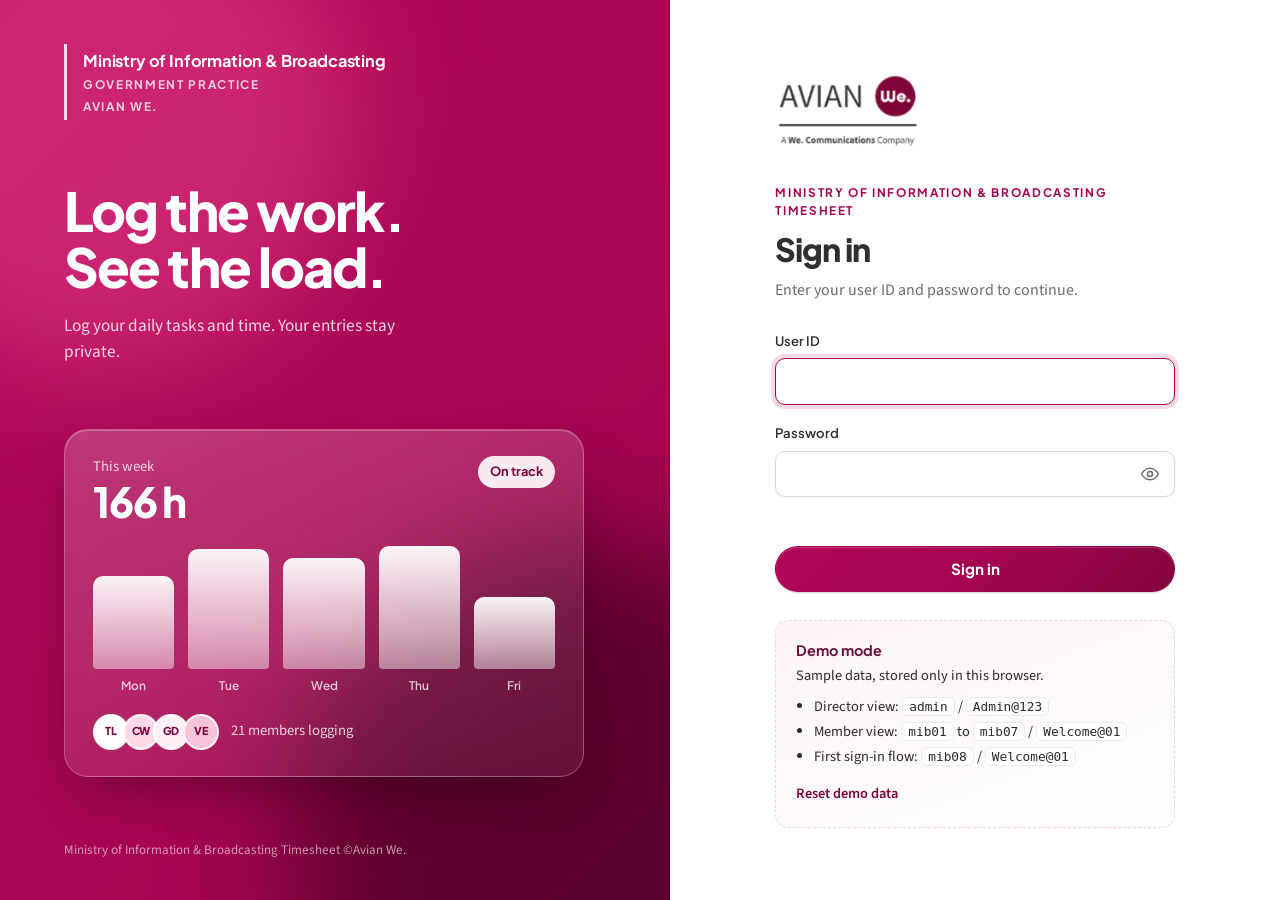
==== commit be2df785: "Rename app header to Ministry of Information & Broadcasting Timesheet Co-Authored-By: Claude Opus 5." ====
--- a/frontend/index.html
+++ b/frontend/index.html
@@ -6,7 +6,7 @@
 <meta name="robots" content="noindex, nofollow">
 <meta name="theme-color" content="#a50550">
 <link rel="icon" type="image/png" href="assets/favicon.png">
-<title>MIB Workload Log | Avian We.</title>
+<title>MIB Timesheet | Avian We.</title>
 <link rel="preconnect" href="https://fonts.googleapis.com">
 <link rel="preconnect" href="https://fonts.gstatic.com" crossorigin>
 <link href="https://fonts.googleapis.com/css2?family=Plus+Jakarta+Sans:wght@400;500;600;700;800&family=Source+Sans+3:wght@300;400;500;600;700&display=swap" rel="stylesheet">
--- a/frontend/styles.css
+++ b/frontend/styles.css
@@ -100,7 +100,7 @@
 }
 .brand { display: flex; align-items: center; gap: 18px; min-width: 0; }
 .brand-sep { width: 1px; height: 32px; background: var(--line); }
-.brand-title { font-family: var(--display); font-size: 1rem; font-weight: 600; color: var(--maroon-ink); white-space: nowrap; letter-spacing: -.01em; }
+.brand-title { font-family: var(--display); font-size: 1rem; font-weight: 600; color: var(--maroon-ink); white-space: nowrap; letter-spacing: -.01em; overflow: hidden; text-overflow: ellipsis; min-width: 0; }
 .who { display: flex; align-items: center; gap: 14px; font-size: .95rem; }
 .who > div { text-align: left; margin-right: 10px; }
 .who strong { display: block; font-family: var(--display); font-weight: 600; font-size: .92rem; color: var(--charcoal); line-height: 1.25; }
@@ -119,7 +119,7 @@
   border: 1px solid var(--line); border-radius: 999px; padding: 8px 16px; box-shadow: var(--shadow-sm);
 }
 .grid-member { display: grid; grid-template-columns: 384px minmax(0, 1fr); gap: 28px; align-items: start; }
-.grid-member > .panel:first-child { position: sticky; top: 104px; }
+.stack { display: grid; gap: 28px; align-content: start; min-width: 0; }
 .panel { background: var(--surface); border: 1px solid var(--line); border-radius: var(--radius); box-shadow: var(--shadow); overflow: hidden; }
 .panel-head { padding: 18px 22px; border-bottom: 1px solid var(--line); display: flex; justify-content: space-between; align-items: center; gap: 12px; }
 .panel-head .muted { font-size: .88rem; }
@@ -189,29 +189,32 @@
 .login-aside::before { width: 520px; height: 520px; left: -160px; top: -140px; background: rgba(255, 92, 160, .35); }
 .login-aside::after { width: 600px; height: 600px; right: -220px; bottom: -240px; background: rgba(40, 0, 20, .55); }
 .aside-tag {
-  align-self: flex-start; font-family: var(--display); font-size: .74rem; font-weight: 700; letter-spacing: .14em; text-transform: uppercase;
-  padding: 8px 14px; border-radius: 999px; background: rgba(255, 255, 255, .12); border: 1px solid rgba(255, 255, 255, .22);
-  backdrop-filter: blur(6px);
-}
+  align-self: flex-start; display: grid; gap: 3px; padding: 4px 0 4px 16px; border-left: 3px solid rgba(255, 255, 255, .85);
+  font-family: var(--display);
+}
+.aside-tag b { font-size: 1.02rem; font-weight: 700; letter-spacing: -.01em; }
+.aside-tag span { font-size: .74rem; font-weight: 700; letter-spacing: .14em; text-transform: uppercase; color: rgba(255, 255, 255, .78); }
 .aside-copy h1 { color: #fff; font-size: clamp(2.4rem, 4.2vw, 3.6rem); font-weight: 800; line-height: 1.04; letter-spacing: -.035em; margin-bottom: 18px; }
 .aside-copy p { color: rgba(255, 255, 255, .82); max-width: 40ch; font-size: 1.08rem; }
 .glass {
-  width: min(380px, 100%); padding: 20px 22px; border-radius: 20px;
+  width: min(520px, 100%); padding: 26px 28px; border-radius: 24px;
   background: linear-gradient(160deg, rgba(255, 255, 255, .2), rgba(255, 255, 255, .06));
   border: 1px solid rgba(255, 255, 255, .25); box-shadow: 0 24px 60px -20px rgba(30, 0, 15, .55), inset 0 1px 0 rgba(255, 255, 255, .25);
   backdrop-filter: blur(14px); -webkit-backdrop-filter: blur(14px);
 }
 .glass-top { display: flex; justify-content: space-between; align-items: flex-start; }
-.glass small { display: block; color: rgba(255, 255, 255, .75); font-size: .8rem; }
-.glass b { font-family: var(--display); font-size: 1.9rem; font-weight: 800; letter-spacing: -.03em; line-height: 1.1; }
-.glass-pill { font-family: var(--display); font-size: .72rem; font-weight: 700; padding: 5px 10px; border-radius: 999px; background: rgba(255, 255, 255, .9); color: var(--maroon); }
-.glass-bars { display: flex; align-items: flex-end; gap: 10px; height: 86px; margin: 16px 0 14px; }
-.glass-bars i { flex: 1; border-radius: 8px 8px 4px 4px; background: linear-gradient(180deg, rgba(255, 255, 255, .95), rgba(255, 255, 255, .45)); transform-origin: bottom; }
+.glass small { display: block; color: rgba(255, 255, 255, .8); font-size: .92rem; }
+.glass b { font-family: var(--display); font-size: 2.6rem; font-weight: 800; letter-spacing: -.03em; line-height: 1.1; }
+.glass-pill { font-family: var(--display); font-size: .8rem; font-weight: 700; padding: 6px 12px; border-radius: 999px; background: rgba(255, 255, 255, .9); color: var(--maroon); }
+.glass-bars { display: flex; align-items: stretch; gap: 14px; height: 150px; margin: 20px 0 18px; }
+.glass-bars > div { flex: 1; display: flex; flex-direction: column; justify-content: flex-end; align-items: stretch; gap: 8px; }
+.glass-bars span { text-align: center; font-family: var(--display); font-size: .74rem; font-weight: 600; color: rgba(255, 255, 255, .75); }
+.glass-bars i { display: block; border-radius: 10px 10px 4px 4px; background: linear-gradient(180deg, rgba(255, 255, 255, .95), rgba(255, 255, 255, .45)); transform-origin: bottom; }
 .glass-foot { display: flex; align-items: center; gap: 12px; }
 .glass-faces { display: flex; }
 .glass-faces em {
-  font-style: normal; width: 28px; height: 28px; border-radius: 50%; margin-left: -8px; display: inline-flex; align-items: center; justify-content: center;
-  font-family: var(--display); font-size: .6rem; font-weight: 800; color: var(--maroon); background: #fff; border: 2px solid rgba(255, 255, 255, .6);
+  font-style: normal; width: 36px; height: 36px; border-radius: 50%; margin-left: -6px; letter-spacing: -.02em; display: inline-flex; align-items: center; justify-content: center;
+  font-family: var(--display); font-size: .68rem; font-weight: 800; color: var(--maroon); background: #fff; border: 2px solid rgba(255, 255, 255, .8);
 }
 .glass-faces em:first-child { margin-left: 0; }
 .glass-faces em:nth-child(2) { background: #ffd9e8; }
@@ -260,8 +263,53 @@
 .ico-cal { --i: url("data:image/svg+xml,%3Csvg xmlns='http://www.w3.org/2000/svg' viewBox='0 0 24 24' fill='none' stroke='black' stroke-width='2.2' stroke-linecap='round'%3E%3Crect x='3' y='5' width='18' height='16' rx='3'/%3E%3Cpath d='M3 10h18M8 3v4M16 3v4'/%3E%3C/svg%3E"); }
 
 /* ---------- Member screen ---------- */
+.hint-ok { color: var(--ok); font-weight: 600; }
+.quick { display: flex; flex-wrap: wrap; align-items: center; gap: 6px; margin: -4px 0 18px; }
+.quick > span { font-family: var(--display); font-size: .74rem; font-weight: 700; letter-spacing: .08em; text-transform: uppercase; color: var(--subtle); margin-right: 4px; }
+.chip {
+  border: 1px solid var(--rose-200); background: var(--rose-50); color: var(--maroon-ink); border-radius: 999px;
+  padding: 4px 12px; font-family: var(--display); font-weight: 700; font-size: .8rem; cursor: pointer;
+  transition: background .15s, border-color .15s, transform .15s;
+}
+.chip:hover { background: #fff; border-color: var(--crimson); transform: translateY(-1px); }
+.meter-scale { display: flex; justify-content: space-between; margin-top: 6px; font-size: .74rem; color: var(--subtle); font-weight: 600; }
+.meter-scale span:nth-child(2) { color: var(--maroon-ink); }
+
+/* Insights card under the entry form */
+.wk-chart {
+  position: relative; display: grid; grid-template-columns: repeat(7, 1fr); gap: 8px; height: 170px;
+  padding: 26px 22px 0; margin-bottom: 30px; background: linear-gradient(180deg, var(--rose-50), #fff);
+}
+.wk-col { position: relative; display: flex; flex-direction: column; justify-content: flex-end; align-items: center; height: 100%; }
+.wk-col > div {
+  width: 100%; max-width: 30px; min-height: 3px; border-radius: 8px 8px 3px 3px; transform-origin: bottom;
+  background: linear-gradient(180deg, #c8357a, var(--crimson) 45%, var(--maroon));
+}
+.wk-col.over > div { background: linear-gradient(180deg, #f6b866, var(--over)); }
+.wk-col.future > div { background: var(--line); }
+.wk-col em { font-style: normal; font-family: var(--display); font-size: .66rem; font-weight: 700; color: var(--maroon-ink); margin-bottom: 4px; white-space: nowrap; }
+.wk-col > span { position: absolute; bottom: -22px; font-family: var(--display); font-size: .72rem; font-weight: 600; color: var(--subtle); }
+.wk-col.today > span { color: #fff; background: var(--crimson); border-radius: 999px; padding: 0 7px; }
+.wk-target { position: absolute; left: 14px; right: 14px; border-top: 2px dashed rgba(47, 47, 49, .25); pointer-events: none; }
+.wk-target span { position: absolute; right: 0; top: -18px; font-size: .66rem; font-weight: 700; color: var(--subtle); background: rgba(255,255,255,.8); padding: 0 4px; border-radius: 4px; }
+.ins-block { padding: 18px 22px; border-top: 1px solid var(--line); }
+.ins-block h3 { font-size: .86rem; margin-bottom: 12px; display: flex; justify-content: space-between; align-items: baseline; }
+.ins-block h3 small { font-family: var(--sans); font-weight: 400; font-size: .78rem; color: var(--subtle); }
+.ins-row { display: grid; grid-template-columns: minmax(0, 1fr) auto; gap: 4px 10px; align-items: center; margin-bottom: 10px; font-size: .88rem; }
+.ins-row span { overflow: hidden; text-overflow: ellipsis; white-space: nowrap; }
+.ins-row b { font-family: var(--display); font-size: .82rem; color: var(--maroon-ink); }
+.ins-row .bar { grid-column: 1 / -1; height: 6px; min-width: 0; }
+.ins-stats { display: grid; grid-template-columns: repeat(3, 1fr); gap: 10px; }
+.ins-stat { border-radius: 12px; padding: 12px; text-align: center; }
+.ins-stat b { display: block; font-family: var(--display); font-size: 1.5rem; font-weight: 800; line-height: 1.1; }
+.ins-stat span { font-size: .74rem; font-weight: 600; }
+.ins-stat.ok { background: var(--ok-tint); color: var(--ok); }
+.ins-stat.warn { background: var(--warn-tint); color: var(--warn); }
+.ins-stat.bad { background: var(--bad-tint); color: var(--bad); }
+.ins-note { margin: 0 22px 20px; padding: 12px 14px; border-radius: 12px; background: #faf9fb; font-size: .86rem; color: var(--muted); }
+.ins-note b { color: var(--charcoal); font-family: var(--display); }
 .week-summary { padding: 22px; border-bottom: 1px solid var(--line); background: linear-gradient(180deg, var(--rose-50), #fff); }
-.week-figures { display: flex; gap: 48px; flex-wrap: wrap; }
+.week-figures { display: flex; gap: 36px; flex-wrap: wrap; }
 .week-figures .fig { display: grid; grid-template-columns: auto 1fr; column-gap: 14px; align-items: center; }
 .week-figures .ico { grid-row: span 2; margin: 0; }
 .fig b { display: block; font-family: var(--display); font-size: 2rem; font-weight: 800; letter-spacing: -.035em; line-height: 1.05; color: var(--charcoal); font-variant-numeric: tabular-nums; }
@@ -351,12 +399,12 @@
 .bar > span { position: absolute; left: 0; top: 0; bottom: 0; background: var(--grad-bar); border-radius: 999px; }
 .bar.over > span { background: linear-gradient(90deg, #f0a24a, var(--over)); }
 .bar > i { position: absolute; top: -5px; bottom: -5px; width: 2px; background: var(--charcoal); border-radius: 2px; opacity: .55; }
-.cat-row { display: grid; grid-template-columns: 180px minmax(0, 1fr) 56px; gap: 14px; align-items: center; padding: 10px 22px; font-size: .92rem; }
+.cat-row { display: grid; grid-template-columns: 180px minmax(0, 1fr) 76px; gap: 14px; align-items: center; padding: 10px 22px; font-size: .92rem; }
 .cat-row:first-of-type { padding-top: 18px; }
 .cat-row .bar { min-width: 0; }
-.cat-row .num { font-family: var(--display); font-weight: 700; color: var(--charcoal); }
+.cat-row .num { font-family: var(--display); font-weight: 700; color: var(--charcoal); white-space: nowrap; }
 .days { display: flex; justify-content: center; align-items: flex-end; gap: 8px; height: 200px; padding: 18px 22px 0; position: relative; }
-.day-col { flex: 1 1 0; min-width: 6px; max-width: 46px; display: flex; flex-direction: column; justify-content: flex-end; align-items: center; height: 100%; }
+.day-col { flex: 1 1 0; min-width: 6px; max-width: 72px; display: flex; flex-direction: column; justify-content: flex-end; align-items: center; height: 100%; }
 .day-col > div {
   width: 100%; min-height: 1px; border-radius: 10px 10px 4px 4px;
   background: linear-gradient(180deg, #c8357a, var(--crimson) 40%, var(--maroon)); transition: filter .15s;
@@ -364,7 +412,7 @@
 .day-col:hover > div { filter: brightness(1.12); }
 .day-col.over > div { background: linear-gradient(180deg, #f6b866, var(--over)); }
 .day-labels { display: flex; justify-content: center; gap: 8px; padding: 10px 22px 18px; font-size: .74rem; color: var(--subtle); font-weight: 600; }
-.day-labels span { flex: 1 1 0; min-width: 6px; max-width: 46px; text-align: center; overflow: visible; white-space: nowrap; }
+.day-labels span { flex: 1 1 0; min-width: 6px; max-width: 72px; text-align: center; overflow: visible; white-space: nowrap; }
 .capline { position: absolute; left: 22px; right: 22px; border-top: 2px dashed var(--charcoal); opacity: .25; }
 .caplabel { position: absolute; right: 22px; font-size: .74rem; color: var(--muted); transform: translateY(-120%); background: var(--surface); padding: 0 4px; }
 .filters { display: flex; gap: 12px; flex-wrap: wrap; align-items: flex-end; padding: 18px 22px; border-bottom: 1px solid var(--line); background: #fbfafc; }
@@ -377,6 +425,95 @@
 .cred-box code { font-family: var(--mono); font-size: 1rem; background: #fff; border: 1px solid var(--line); padding: 3px 10px; border-radius: 8px; margin: 0 6px; }
 .cred-box p { margin-bottom: 10px; }
 
+/* ---------- Director overview extras ---------- */
+.ov-top { display: grid; grid-template-columns: minmax(0, 3fr) minmax(0, 2fr); gap: 28px; margin-bottom: 28px; }
+.count-pill { font-family: var(--display); font-size: .74rem; font-weight: 700; padding: 4px 10px; border-radius: 999px; background: var(--bad-tint); color: var(--bad); }
+.count-pill.ok { background: var(--ok-tint); color: var(--ok); }
+.attn-list { list-style: none; margin: 0; padding: 6px 0; }
+.attn-list li {
+  position: relative; display: grid; grid-template-columns: auto minmax(0, 1fr) auto; gap: 12px; align-items: center;
+  padding: 11px 22px 11px 26px; border-bottom: 1px solid var(--line);
+}
+.attn-list li:last-child { border-bottom: 0; }
+.attn-list li::before { content: ""; position: absolute; left: 0; top: 10px; bottom: 10px; width: 3px; border-radius: 0 3px 3px 0; background: var(--subtle); }
+.attn-list li.sev-bad::before { background: var(--bad); }
+.attn-list li.sev-warn::before { background: var(--over); }
+.attn-list p { font-size: .92rem; line-height: 1.4; }
+.attn-list p b { font-family: var(--display); font-weight: 700; color: var(--charcoal); }
+.attn-list small { display: block; color: var(--muted); font-size: .8rem; overflow: hidden; text-overflow: ellipsis; white-space: nowrap; }
+.attn-more { padding: 0 22px 14px; font-size: .84rem; color: var(--muted); }
+.all-clear { padding: 32px 22px; display: grid; gap: 4px; text-align: center; }
+.all-clear b { font-family: var(--display); color: var(--ok); font-size: 1.05rem; }
+.all-clear span { color: var(--muted); font-size: .9rem; }
+.mix-bar { display: flex; height: 14px; border-radius: 999px; overflow: hidden; background: var(--line); }
+.mix-bar.small { height: 8px; }
+.mix-bar span { display: block; height: 100%; transform-origin: left; }
+.mix-bar .m0 { background: #2f9a6d; }
+.mix-bar .m1 { background: var(--over); }
+.mix-bar .m2 { background: var(--bad); }
+.mix-legend { display: grid; grid-template-columns: repeat(3, minmax(0, 1fr)); gap: 10px; margin-top: 18px; }
+.mix-item { border-radius: 12px; padding: 14px; display: grid; gap: 2px; }
+.mix-item b { font-family: var(--display); font-size: 1.7rem; font-weight: 800; line-height: 1.05; }
+.mix-item span { font-weight: 600; font-size: .84rem; }
+.mix-item small { font-size: .76rem; opacity: .8; }
+.mix-item.ok { background: var(--ok-tint); color: var(--ok); }
+.mix-item.warn { background: var(--warn-tint); color: var(--warn); }
+.mix-item.bad { background: var(--bad-tint); color: var(--bad); }
+.heat-key { display: inline-flex; align-items: center; gap: 6px; font-size: .76rem; color: var(--muted); }
+.heat-key i { width: 14px; height: 14px; border-radius: 4px; display: inline-block; margin-left: 6px; }
+.heatgrid { display: grid; gap: 4px; padding: 16px 22px 20px; min-width: 640px; }
+.hg-corner { }
+.hg-day { text-align: center; font-size: .7rem; color: var(--subtle); font-weight: 600; text-transform: uppercase; letter-spacing: .04em; line-height: 1.2; padding-bottom: 4px; }
+.hg-day b { display: block; font-family: var(--display); font-size: .92rem; color: var(--charcoal); letter-spacing: 0; }
+.hg-day.today b { color: var(--crimson); }
+.hg-name { font-family: var(--display); font-weight: 600; font-size: .86rem; color: var(--charcoal); display: flex; align-items: center; white-space: nowrap; overflow: hidden; text-overflow: ellipsis; padding-right: 8px; }
+.hg-cell { height: 34px; border-radius: 8px; display: flex; align-items: center; justify-content: center; font-family: var(--display); font-size: .68rem; font-weight: 700; color: var(--maroon-ink); transition: transform .15s; }
+.hg-cell:hover { transform: scale(1.08); }
+.k0 { background: #f3f1f5; }
+.k2 { background: #f8d9e6; }
+.k3 { background: #ee9fc1; }
+.k4 { background: var(--crimson); color: #fff; }
+.kover { background: var(--over); color: #fff; }
+.hg-cell.future { background: repeating-linear-gradient(45deg, #f6f4f8, #f6f4f8 4px, #fff 4px, #fff 8px); }
+.day-col em { font-style: normal; font-family: var(--display); font-size: .7rem; font-weight: 700; color: var(--maroon-ink); margin-bottom: 4px; white-space: nowrap; }
+.day-col.today > div { box-shadow: 0 0 0 2px #fff, 0 0 0 4px var(--rose-200); }
+.day-foot { display: grid; grid-template-columns: repeat(3, minmax(0, 1fr)); border-top: 1px solid var(--line); }
+.day-foot > div { padding: 14px 22px; display: grid; gap: 2px; border-right: 1px solid var(--line); }
+.day-foot > div:last-child { border-right: 0; }
+.day-foot b { font-family: var(--display); font-size: 1.05rem; color: var(--charcoal); }
+.day-foot span { font-size: .78rem; color: var(--muted); }
+
+/* Entries tab */
+.sumstrip { display: flex; flex-wrap: wrap; gap: 0; border-bottom: 1px solid var(--line); }
+.sumstrip > div { padding: 14px 22px; display: grid; gap: 2px; border-right: 1px solid var(--line); }
+.sumstrip b { font-family: var(--display); font-size: 1.25rem; font-weight: 800; color: var(--charcoal); letter-spacing: -.02em; }
+.sumstrip span { font-size: .78rem; color: var(--muted); }
+.sumstrip .sum-mix { flex: 1; min-width: 220px; border-right: 0; align-content: center; gap: 8px; }
+tbody tr.s-ok td:first-child, tbody tr.s-warn td:first-child, tbody tr.s-bad td:first-child { box-shadow: inset 3px 0 0 #2f9a6d; }
+tbody tr.s-warn td:first-child { box-shadow: inset 3px 0 0 var(--over); }
+tbody tr.s-bad td:first-child { box-shadow: inset 3px 0 0 var(--bad); }
+tr.total-row td { background: var(--rose-50); font-family: var(--display); }
+.who { display: inline-flex; align-items: center; gap: 8px; white-space: nowrap; }
+.avatar.xs { width: 24px; height: 24px; font-size: .58rem; box-shadow: none; }
+
+/* Team tab */
+.team-stats { display: grid; grid-template-columns: repeat(4, minmax(0, 1fr)); gap: 18px; margin-bottom: 28px; }
+.team-stats > div { background: var(--surface); border: 1px solid var(--line); border-radius: var(--radius); box-shadow: var(--shadow); padding: 18px 22px; display: grid; gap: 2px; }
+.team-stats b { font-family: var(--display); font-size: 2rem; font-weight: 800; letter-spacing: -.03em; color: var(--charcoal); line-height: 1.1; }
+.team-stats span { font-size: .86rem; color: var(--muted); }
+.team-stats .warn { background: var(--warn-tint); border-color: transparent; }
+.team-stats .warn b, .team-stats .warn span { color: var(--warn); }
+.role-row { grid-template-columns: minmax(0, 1fr) 90px 24px; }
+.chips { display: flex; flex-wrap: wrap; gap: 8px; }
+.pchip { display: inline-flex; align-items: center; gap: 6px; padding: 4px 10px 4px 4px; border-radius: 999px; background: var(--warn-tint); color: var(--warn); font-family: var(--display); font-weight: 600; font-size: .8rem; }
+code.uid { font-family: var(--mono); font-size: .82rem; background: #f4f2f6; border: 1px solid var(--line); padding: 2px 8px; border-radius: 6px; }
+.mini-hours { display: grid; gap: 6px; min-width: 110px; }
+.mini-hours b { font-family: var(--display); font-size: .9rem; color: var(--charcoal); }
+.mini-hours .bar { height: 6px; min-width: 0; }
+td.actions { min-width: 150px; }
+td.actions .btn { margin: 2px 0; }
+code.uid { font-size: .72rem; padding: 0 6px; margin-right: 4px; }
+
 /* ---------- Toast ---------- */
 #toast {
   position: fixed; left: 50%; bottom: 28px; transform: translateX(-50%) translateY(24px) scale(.96); z-index: 20;
@@ -393,7 +530,8 @@
 
 /* ---------- Responsive ---------- */
 @media (max-width: 1080px) {
-  .figures { grid-template-columns: 1fr 1fr; }
+  .figures, .team-stats { grid-template-columns: 1fr 1fr; }
+  .ov-top { grid-template-columns: 1fr; }
 }
 @media (max-width: 960px) {
   .grid-member, .two-col, .login { grid-template-columns: 1fr; }
@@ -405,6 +543,12 @@
   .login-logo { margin-bottom: 24px; }
 }
 @media (max-width: 600px) {
+  .sumstrip > div { padding: 12px 16px; }
+  .mix-legend { gap: 6px; }
+  .mix-item { padding: 10px; }
+  .mix-item b { font-size: 1.3rem; }
+  .day-foot > div { padding: 12px 14px; }
+  .attn-list li { padding: 10px 16px 10px 20px; }
   .topbar-inner, .page { padding-left: 16px; padding-right: 16px; }
   .topbar-inner { min-height: 64px; }
   .page { padding-top: 28px; }
@@ -416,7 +560,7 @@
   .who > div, #btnPw { display: none; }
   .day-head { top: 64px; }
   .row2 { grid-template-columns: 1fr; }
-  .cat-row { grid-template-columns: 1fr 56px; padding: 8px 18px; }
+  .cat-row { grid-template-columns: 1fr 76px; padding: 8px 18px; }
   .cat-row .bar { grid-column: 1 / -1; grid-row: 2; }
   .tabs { display: flex; }
   .tab { flex: 1; padding: 9px 8px; }
@@ -443,10 +587,10 @@
 .login-aside::after { animation: blobB 22s ease-in-out infinite; }
 .glass { animation: hover-y 7s ease-in-out infinite; }
 .glass-bars i { animation: breathe 4.5s ease-in-out infinite; }
-.glass-bars i:nth-child(2) { animation-delay: -.9s; }
-.glass-bars i:nth-child(3) { animation-delay: -1.8s; }
-.glass-bars i:nth-child(4) { animation-delay: -2.7s; }
-.glass-bars i:nth-child(5) { animation-delay: -3.6s; }
+.glass-bars > div:nth-child(2) i { animation-delay: -.9s; }
+.glass-bars > div:nth-child(3) i { animation-delay: -1.8s; }
+.glass-bars > div:nth-child(4) i { animation-delay: -2.7s; }
+.glass-bars > div:nth-child(5) i { animation-delay: -3.6s; }
 
 [data-enter] .aside-tag, [data-enter] .aside-copy > *, [data-enter] .glass-top, [data-enter] .glass-foot { animation: rise .8s var(--ease) both; }
 [data-enter] .aside-copy > h1 { animation-delay: .08s; }
@@ -475,6 +619,11 @@
 [data-enter] .two-col > .panel:nth-child(2) { animation-delay: .3s; }
 [data-enter] .entry, [data-enter] tbody tr, [data-enter] .cat-row { animation: fade .6s ease .3s both; }
 [data-enter] .meter > span, [data-enter] .bar > span { transform-origin: left; animation: growX 1.1s var(--ease) .35s both; }
+[data-enter] .wk-col > div { animation: growY 1s var(--ease) .45s both; }
+[data-enter] .stack > .panel:nth-child(2) { animation-delay: .3s; }
+[data-enter] .mix-bar span { animation: growX 1s var(--ease) .35s both; }
+[data-enter] .hg-cell { animation: fade .5s ease .35s both; }
+[data-enter] .team-stats > div, [data-enter] .ov-top > .panel { animation: rise .7s var(--ease) .12s both; }
 [data-enter] .day-col > div { transform-origin: bottom; animation: growY 1s var(--ease) .4s both; }
 [data-enter] .day-col:nth-child(3n+2) > div { animation-delay: .46s; }
 [data-enter] .day-col:nth-child(3n+3) > div { animation-delay: .52s; }
@@ -496,3 +645,4 @@
   html { scroll-behavior: auto; }
   *, *::before, *::after { animation: none !important; transition: none !important; }
 }
+.day-head span:last-child { text-transform: none; letter-spacing: 0; font-size: .82rem; }
